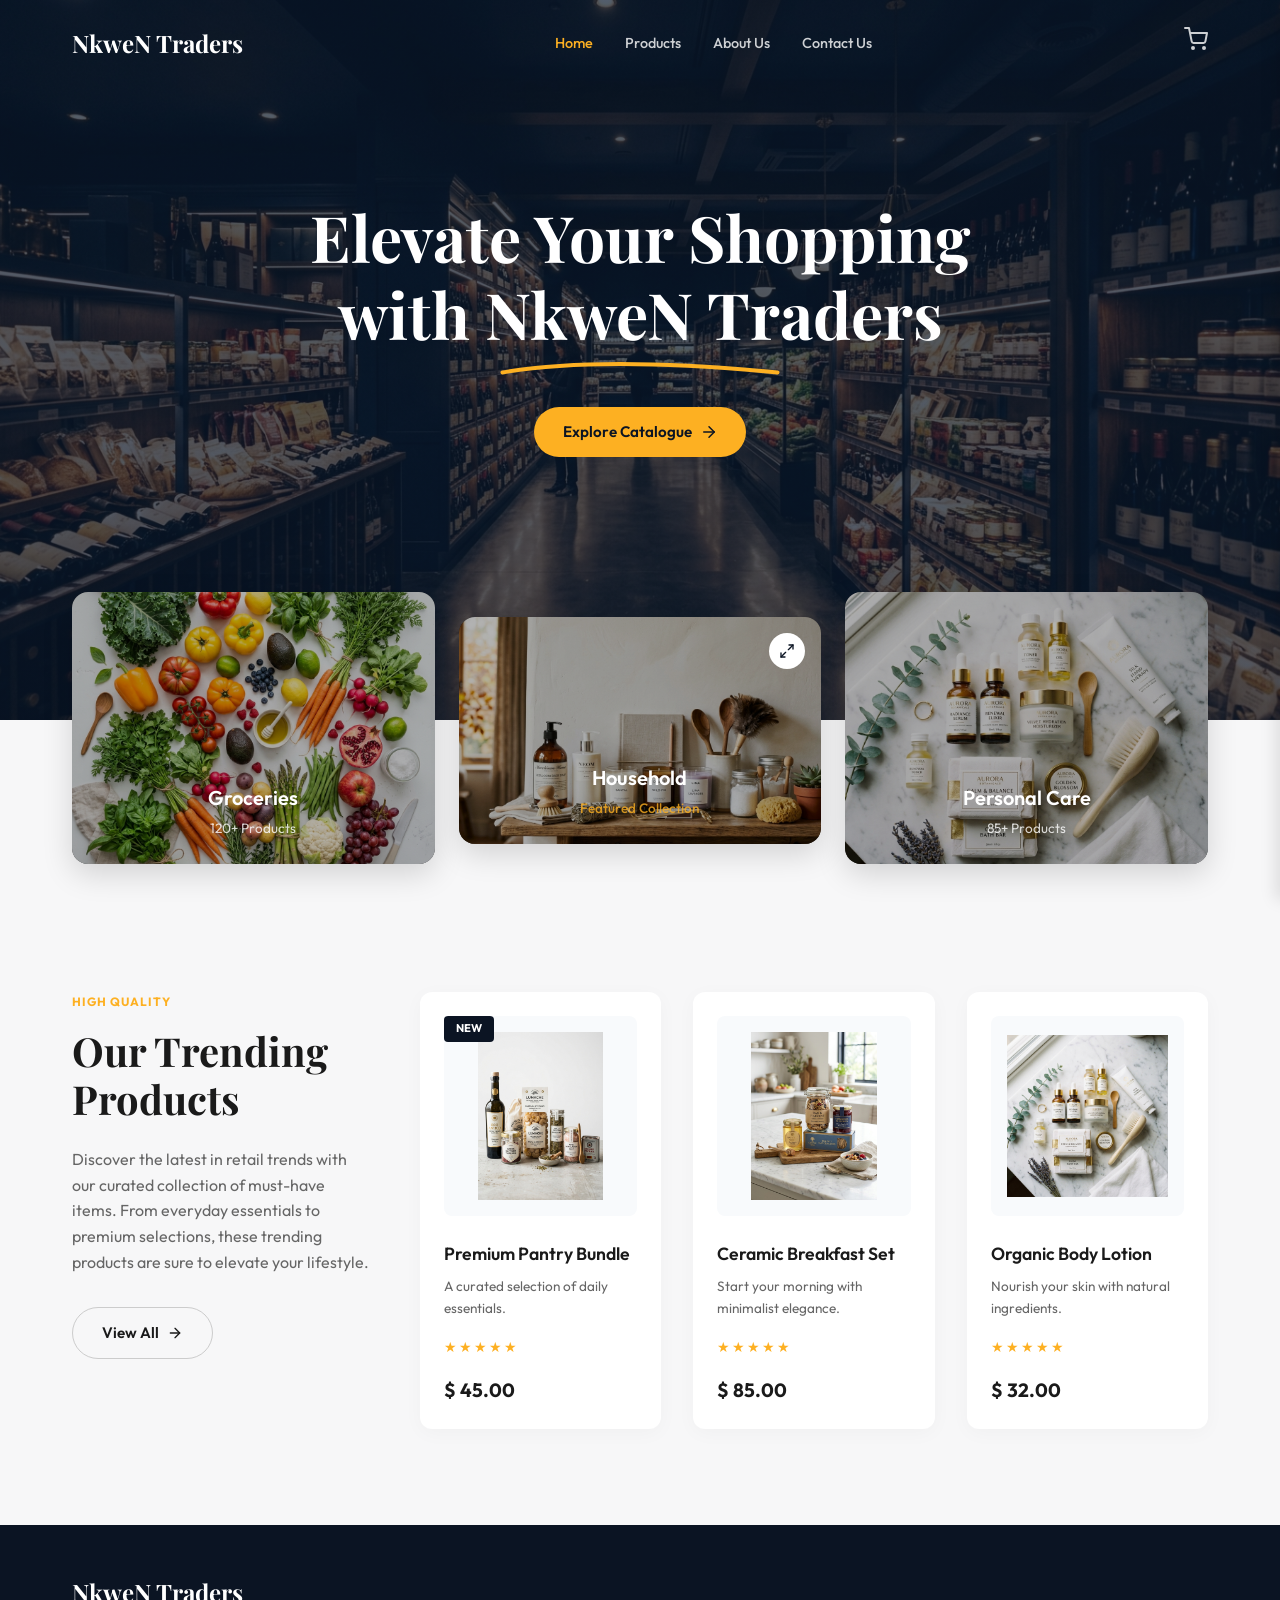
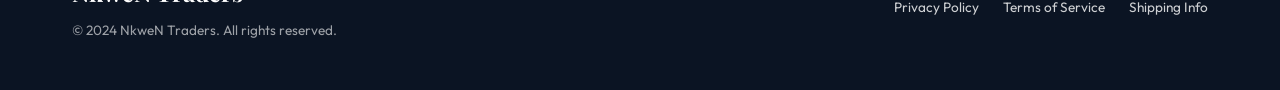
==== Frontend/index.html @ 6be9d108 "Built the landing page which is the index.html, index.css and index.js" ====
<!DOCTYPE html>
<html lang="en">
<head>
    <meta charset="UTF-8">
    <meta name="viewport" content="width=device-width, initial-scale=1.0">
    <title>Nkwen Traders</title>
    <!-- Google Fonts for typography -->
    <link rel="preconnect" href="https://fonts.googleapis.com">
    <link rel="preconnect" href="https://fonts.gstatic.com" crossorigin>
    <link href="https://fonts.googleapis.com/css2?family=Outfit:wght@300;400;500;600;700&family=Playfair+Display:wght@700&display=swap" rel="stylesheet">
    <link rel="stylesheet" href="css/index.css">
</head>
<body>

    <!-- Sidebar Navigation for Mobile -->
    <div class="sidebar-overlay" id="sidebarOverlay"></div>
    <aside class="sidebar" id="sidebar">
        <button class="close-btn" id="closeSidebarBtn" aria-label="Close menu">
            <svg width="24" height="24" viewBox="0 0 24 24" fill="none" stroke="currentColor" stroke-width="2" stroke-linecap="round" stroke-linejoin="round"><line x1="18" y1="6" x2="6" y2="18"></line><line x1="6" y1="6" x2="18" y2="18"></line></svg>
        </button>
        <nav class="sidebar-nav">
            <a href="index.html" class="active">Home</a>
            <a href="Catalog.html">Products</a>
            <a href="about.html">About Us</a>
            <a href="contact.html">Contact Us</a>
        </nav>
    </aside>

    <!-- Header Section -->
    <header id="mainHeader">
        <div class="container header-container">
            <a href="index.html" class="logo">NkweN Traders</a>
            
            <nav class="desktop-nav">
                <a href="index.html" class="active">Home</a>
                <a href="Catalog.html">Products</a>
                <a href="about.html">About Us</a>
                <a href="contact.html">Contact Us</a>
            </nav>

            <div class="header-actions">
                <a href="#" class="cart-btn" aria-label="Shopping Cart">
                    <svg width="24" height="24" viewBox="0 0 24 24" fill="none" stroke="currentColor" stroke-width="2" stroke-linecap="round" stroke-linejoin="round"><circle cx="9" cy="21" r="1"></circle><circle cx="20" cy="21" r="1"></circle><path d="M1 1h4l2.68 13.39a2 2 0 0 0 2 1.61h9.72a2 2 0 0 0 2-1.61L23 6H6"></path></svg>
                </a>
                <button class="hamburger-btn" id="openSidebarBtn" aria-label="Open menu">
                    <svg width="24" height="24" viewBox="0 0 24 24" fill="none" stroke="currentColor" stroke-width="2" stroke-linecap="round" stroke-linejoin="round"><line x1="3" y1="12" x2="21" y2="12"></line><line x1="3" y1="6" x2="21" y2="6"></line><line x1="3" y1="18" x2="21" y2="18"></line></svg>
                </button>
            </div>
        </div>
    </header>

    <!-- Hero Section -->
    <section class="hero-section" style="background-image: linear-gradient(rgba(10, 25, 47, 0.7), rgba(10, 25, 47, 0.7)), url('assets/hero_bg.jpg');">
        <div class="container hero-content">
            <h1>Elevate Your Shopping<br>with NkweN Traders</h1>
            <svg class="hero-underline" width="280" height="15" viewBox="0 0 280 15" fill="none" xmlns="http://www.w3.org/2000/svg">
                <path d="M2.5 12.5C48.5 4.5 130.5 -1.5 277.5 12.5" stroke="#FDB022" stroke-width="4" stroke-linecap="round"/>
            </svg>
            <a href="Catalog.html" class="btn btn-primary">
                Explore Catalogue 
                <svg width="18" height="18" viewBox="0 0 24 24" fill="none" stroke="currentColor" stroke-width="2" stroke-linecap="round" stroke-linejoin="round"><line x1="5" y1="12" x2="19" y2="12"></line><polyline points="12 5 19 12 12 19"></polyline></svg>
            </a>
        </div>
    </section>

    <!-- Categories Section (Overlapping) -->
    <section class="categories-section">
        <div class="container categories-grid">
            <!-- Category 1 -->
            <a href="#" class="category-card card-small">
                <img src="assets/cat_groceries.jpg" alt="Groceries">
                <div class="category-info">
                    <h3>Groceries</h3>
                    <p>120+ Products</p>
                </div>
            </a>

            <!-- Category 2 (Featured) -->
            <a href="#" class="category-card card-large">
                <img src="assets/cat_household.jpg" alt="Household">
                <div class="expand-icon">
                    <svg width="16" height="16" viewBox="0 0 24 24" fill="none" stroke="currentColor" stroke-width="2" stroke-linecap="round" stroke-linejoin="round"><polyline points="15 3 21 3 21 9"></polyline><polyline points="9 21 3 21 3 15"></polyline><line x1="21" y1="3" x2="14" y2="10"></line><line x1="3" y1="21" x2="10" y2="14"></line></svg>
                </div>
                <div class="category-info">
                    <h3>Household</h3>
                    <p class="highlight-text">Featured Collection</p>
                </div>
            </a>

            <!-- Category 3 -->
            <a href="#" class="category-card card-small">
                <img src="assets/cat_personal_care.jpg" alt="Personal Care">
                <div class="category-info">
                    <h3>Personal Care</h3>
                    <p>85+ Products</p>
                </div>
            </a>
        </div>
    </section>

    <!-- Trending Products Section -->
    <section class="trending-section">
        <div class="container trending-layout">
            <!-- Section Header -->
            <div class="trending-header">
                <span class="tagline">HIGH QUALITY</span>
                <h2>Our Trending<br>Products</h2>
                <p>Discover the latest in retail trends with our curated collection of must-have items. From everyday essentials to premium selections, these trending products are sure to elevate your lifestyle.</p>
                <a href="Catalog.html" class="btn btn-outline">
                    View All
                    <svg width="16" height="16" viewBox="0 0 24 24" fill="none" stroke="currentColor" stroke-width="2" stroke-linecap="round" stroke-linejoin="round"><line x1="5" y1="12" x2="19" y2="12"></line><polyline points="12 5 19 12 12 19"></polyline></svg>
                </a>
            </div>

            <!-- Products Grid -->
            <div class="products-grid">
                <!-- Product 1 -->
                <div class="product-card">
                    <div class="badge badge-new">NEW</div>
                    <div class="product-img-wrapper">
                        <img src="assets/prod_pantry_bundle.jpg" alt="Premium Pantry Bundle">
                    </div>
                    <div class="product-details">
                        <h3>Premium Pantry Bundle</h3>
                        <p>A curated selection of daily essentials.</p>
                        <div class="rating">
                            <span class="star filled">★</span><span class="star filled">★</span><span class="star filled">★</span><span class="star filled">★</span><span class="star filled">★</span>
                        </div>
                        <div class="price">$ 45.00</div>
                    </div>
                </div>

                <!-- Product 2 -->
                <div class="product-card">
                    <div class="product-img-wrapper">
                        <img src="assets/prod_breakfast.jpg" alt="Ceramic Breakfast Set">
                    </div>
                    <div class="product-details">
                        <h3>Ceramic Breakfast Set</h3>
                        <p>Start your morning with minimalist elegance.</p>
                        <div class="rating">
                            <span class="star filled">★</span><span class="star filled">★</span><span class="star filled">★</span><span class="star filled">★</span><span class="star filled">★</span>
                        </div>
                        <div class="price">$ 85.00</div>
                    </div>
                </div>

                <!-- Product 3 -->
                <div class="product-card">
                    <!-- Note: Using cat_personal_care.jpg as requested to use only existing assets -->
                    <div class="product-img-wrapper">
                        <img src="assets/cat_personal_care.jpg" alt="Organic Body Lotion">
                    </div>
                    <div class="product-details">
                        <h3>Organic Body Lotion</h3>
                        <p>Nourish your skin with natural ingredients.</p>
                        <div class="rating">
                            <span class="star filled">★</span><span class="star filled">★</span><span class="star filled">★</span><span class="star filled">★</span><span class="star filled">★</span>
                        </div>
                        <div class="price">$ 32.00</div>
                    </div>
                </div>
            </div>
        </div>
    </section>

    <!-- Footer -->
    <footer class="site-footer">
        <div class="container footer-container">
            <div class="footer-left">
                <a href="index.html" class="logo">NkweN Traders</a>
                <p>&copy; 2024 NkweN Traders. All rights reserved.</p>
            </div>
            <div class="footer-right">
                <a href="#">Privacy Policy</a>
                <a href="#">Terms of Service</a>
                <a href="#">Shipping Info</a>
            </div>
        </div>
    </footer>

    <script src="Js/index.js"></script>
</body>
</html>
---- Frontend/css/index.css ----
/* ==========================================================================
   CSS Variables & Resets
   ========================================================================== */
:root {
    /* Colors */
    --clr-dark-bg: #0B1423; /* Deep navy blue from hero */
    --clr-light-bg: #F7F7F8; /* Off-white for trending section */
    --clr-accent: #FDB022; /* Yellow/orange for CTA and accents */
    --clr-text-main: #FFFFFF;
    --clr-text-dark: #1A1A1A;
    --clr-text-muted: #666666;
    
    /* Typography */
    --font-heading: 'Playfair Display', serif;
    --font-body: 'Outfit', sans-serif;
    
    /* Spacing & Layout */
    --container-max-width: 1200px;
    --transition-speed: 0.3s;
}

* {
    margin: 0;
    padding: 0;
    box-sizing: border-box;
}

body {
    font-family: var(--font-body);
    background-color: var(--clr-light-bg);
    color: var(--clr-text-dark);
    line-height: 1.6;
    overflow-x: hidden;
}

a {
    text-decoration: none;
    color: inherit;
    transition: color var(--transition-speed);
}

img {
    max-width: 100%;
    display: block;
}

.container {
    max-width: var(--container-max-width);
    margin: 0 auto;
    padding: 0 2rem;
}

/* ==========================================================================
   Header & Navigation
   ========================================================================== */
#mainHeader {
    position: fixed;
    top: 0;
    left: 0;
    width: 100%;
    z-index: 100;
    padding: 1.5rem 0;
    transition: background-color var(--transition-speed), padding var(--transition-speed);
    color: var(--clr-text-main);
}

#mainHeader.scrolled {
    background-color: rgba(11, 20, 35, 0.95);
    backdrop-filter: blur(10px);
    padding: 1rem 0;
    box-shadow: 0 4px 6px rgba(0,0,0,0.1);
}

.header-container {
    display: flex;
    justify-content: space-between;
    align-items: center;
}

.logo {
    font-family: var(--font-heading);
    font-size: 1.5rem;
    font-weight: 700;
    color: var(--clr-text-main);
}

.desktop-nav {
    display: none; /* Hidden on mobile by default */
    gap: 2rem;
}

.desktop-nav a {
    font-size: 0.9rem;
    font-weight: 500;
    opacity: 0.8;
}

.desktop-nav a:hover, .desktop-nav a.active {
    opacity: 1;
    color: var(--clr-accent);
}

.header-actions {
    display: flex;
    align-items: center;
    gap: 1.5rem;
}

.cart-btn {
    opacity: 0.8;
}

.cart-btn:hover {
    opacity: 1;
    color: var(--clr-accent);
}

.hamburger-btn {
    background: none;
    border: none;
    color: var(--clr-text-main);
    cursor: pointer;
    display: flex;
    padding: 0.5rem;
}

/* Sidebar (Mobile) */
.sidebar-overlay {
    position: fixed;
    top: 0;
    left: 0;
    width: 100%;
    height: 100%;
    background: rgba(0,0,0,0.5);
    z-index: 999;
    opacity: 0;
    visibility: hidden;
    transition: var(--transition-speed);
}

.sidebar-overlay.active {
    opacity: 1;
    visibility: visible;
}

.sidebar {
    position: fixed;
    top: 0;
    right: -300px;
    width: 300px;
    height: 100%;
    background-color: var(--clr-dark-bg);
    color: var(--clr-text-main);
    z-index: 1000;
    padding: 2rem;
    box-shadow: -5px 0 15px rgba(0,0,0,0.1);
    transition: right var(--transition-speed) ease-in-out;
    display: flex;
    flex-direction: column;
}

.sidebar.active {
    right: 0;
}

.close-btn {
    align-self: flex-end;
    background: none;
    border: none;
    color: var(--clr-text-main);
    cursor: pointer;
    margin-bottom: 2rem;
}

.sidebar-nav {
    display: flex;
    flex-direction: column;
    gap: 1.5rem;
}

.sidebar-nav a {
    font-size: 1.2rem;
    font-weight: 500;
    opacity: 0.8;
}

.sidebar-nav a.active, .sidebar-nav a:hover {
    opacity: 1;
    color: var(--clr-accent);
}

/* ==========================================================================
   Hero Section
   ========================================================================== */
.hero-section {
    min-height: 80vh;
    background-size: cover;
    background-position: center;
    display: flex;
    align-items: center;
    justify-content: center;
    text-align: center;
    color: var(--clr-text-main);
    padding: 8rem 0 12rem 0; /* Extra bottom padding for overlapping cards */
    position: relative;
}

.hero-content {
    display: flex;
    flex-direction: column;
    align-items: center;
    z-index: 10;
}

.hero-content h1 {
    font-family: var(--font-heading);
    font-size: clamp(2.5rem, 5vw, 4rem);
    line-height: 1.2;
    margin-bottom: 0.5rem;
}

.hero-underline {
    margin-bottom: 2rem;
    max-width: 100%;
}

.btn {
    display: inline-flex;
    align-items: center;
    gap: 0.5rem;
    padding: 0.8rem 1.8rem;
    border-radius: 50px;
    font-weight: 600;
    font-size: 0.95rem;
    cursor: pointer;
    transition: transform var(--transition-speed), box-shadow var(--transition-speed);
}

.btn:hover {
    transform: translateY(-2px);
}

.btn-primary {
    background-color: var(--clr-accent);
    color: var(--clr-dark-bg);
    border: none;
}

.btn-primary:hover {
    box-shadow: 0 4px 15px rgba(253, 176, 34, 0.4);
}

/* ==========================================================================
   Categories (Overlapping)
   ========================================================================== */
.categories-section {
    margin-top: -8rem;
    position: relative;
    z-index: 20;
    padding-bottom: 4rem;
}

.categories-grid {
    display: grid;
    grid-template-columns: 1fr;
    gap: 1.5rem;
    align-items: end;
}

.category-card {
    position: relative;
    border-radius: 16px;
    overflow: hidden;
    background: #000;
    aspect-ratio: 4/3;
    display: block;
    box-shadow: 0 10px 30px rgba(0,0,0,0.15);
}

.category-card img {
    width: 100%;
    height: 100%;
    object-fit: cover;
    opacity: 0.7;
    transition: opacity var(--transition-speed), transform 0.5s ease;
}

.category-card:hover img {
    opacity: 0.9;
    transform: scale(1.05);
}

.category-info {
    position: absolute;
    bottom: 0;
    left: 0;
    width: 100%;
    padding: 1.5rem;
    text-align: center;
    color: var(--clr-text-main);
}

.category-info h3 {
    font-size: 1.25rem;
    font-weight: 600;
    margin-bottom: 0.25rem;
}

.category-info p {
    font-size: 0.85rem;
    opacity: 0.8;
}

.highlight-text {
    color: var(--clr-accent);
    font-weight: 500;
}

.expand-icon {
    position: absolute;
    top: 1rem;
    right: 1rem;
    background: white;
    color: var(--clr-dark-bg);
    width: 36px;
    height: 36px;
    border-radius: 50%;
    display: flex;
    align-items: center;
    justify-content: center;
    z-index: 2;
}

/* ==========================================================================
   Trending Products
   ========================================================================== */
.trending-section {
    padding: 4rem 0 6rem 0;
}

.trending-layout {
    display: grid;
    grid-template-columns: 1fr;
    gap: 3rem;
}

.trending-header {
    max-width: 500px;
}

.tagline {
    color: var(--clr-accent);
    font-size: 0.75rem;
    font-weight: 700;
    letter-spacing: 1px;
    text-transform: uppercase;
    margin-bottom: 1rem;
    display: block;
}

.trending-header h2 {
    font-family: var(--font-heading);
    font-size: 2.5rem;
    color: var(--clr-text-dark);
    line-height: 1.2;
    margin-bottom: 1.5rem;
}

.trending-header p {
    color: var(--clr-text-muted);
    margin-bottom: 2rem;
}

.btn-outline {
    background: transparent;
    border: 1px solid #ccc;
    color: var(--clr-text-dark);
}

.btn-outline:hover {
    border-color: var(--clr-text-dark);
    background: rgba(0,0,0,0.02);
}

.products-grid {
    display: grid;
    grid-template-columns: 1fr;
    gap: 2rem;
}

.product-card {
    background: #FFFFFF;
    border-radius: 12px;
    padding: 1.5rem;
    position: relative;
    box-shadow: 0 4px 20px rgba(0,0,0,0.03);
    transition: transform var(--transition-speed);
}

.product-card:hover {
    transform: translateY(-5px);
}

.badge {
    position: absolute;
    top: 1.5rem;
    left: 1.5rem;
    padding: 0.25rem 0.75rem;
    font-size: 0.7rem;
    font-weight: 700;
    border-radius: 4px;
    z-index: 2;
    color: white;
}

.badge-new {
    background-color: var(--clr-dark-bg);
}

.product-img-wrapper {
    background: #F8FAFC;
    border-radius: 8px;
    padding: 1rem;
    height: 200px;
    display: flex;
    align-items: center;
    justify-content: center;
    margin-bottom: 1.5rem;
}

.product-img-wrapper img {
    max-height: 100%;
    object-fit: contain;
}

.product-details h3 {
    font-size: 1.1rem;
    font-weight: 600;
    margin-bottom: 0.5rem;
    color: var(--clr-text-dark);
}

.product-details p {
    font-size: 0.85rem;
    color: var(--clr-text-muted);
    margin-bottom: 1rem;
}

.rating {
    color: var(--clr-accent);
    font-size: 0.9rem;
    margin-bottom: 1rem;
    letter-spacing: 2px;
}

.price {
    font-weight: 700;
    font-size: 1.2rem;
    color: var(--clr-text-dark);
}

/* ==========================================================================
   Footer
   ========================================================================== */
.site-footer {
    background-color: var(--clr-dark-bg);
    color: var(--clr-text-main);
    padding: 3rem 0;
}

.footer-container {
    display: flex;
    flex-direction: column;
    gap: 1.5rem;
    align-items: center;
    text-align: center;
}

.footer-left p {
    font-size: 0.85rem;
    opacity: 0.6;
    margin-top: 0.5rem;
}

.footer-right {
    display: flex;
    gap: 1.5rem;
    font-size: 0.85rem;
    opacity: 0.8;
}

.footer-right a:hover {
    color: var(--clr-accent);
    opacity: 1;
}

/* ==========================================================================
   Responsive Design
   ========================================================================== */
@media (min-width: 768px) {
    .categories-grid {
        grid-template-columns: repeat(3, 1fr);
    }
    
    .card-large {
        aspect-ratio: 16/10; /* Make the middle one wider/taller relatively */
        transform: translateY(-20px);
    }

    .products-grid {
        grid-template-columns: repeat(3, 1fr);
    }
    
    .footer-container {
        flex-direction: row;
        justify-content: space-between;
        text-align: left;
    }
}

@media (min-width: 1024px) {
    .desktop-nav {
        display: flex;
    }

    .hamburger-btn {
        display: none;
    }

    .trending-layout {
        grid-template-columns: 300px 1fr;
    }
    
    .products-grid {
        grid-template-columns: repeat(3, 1fr);
    }
}
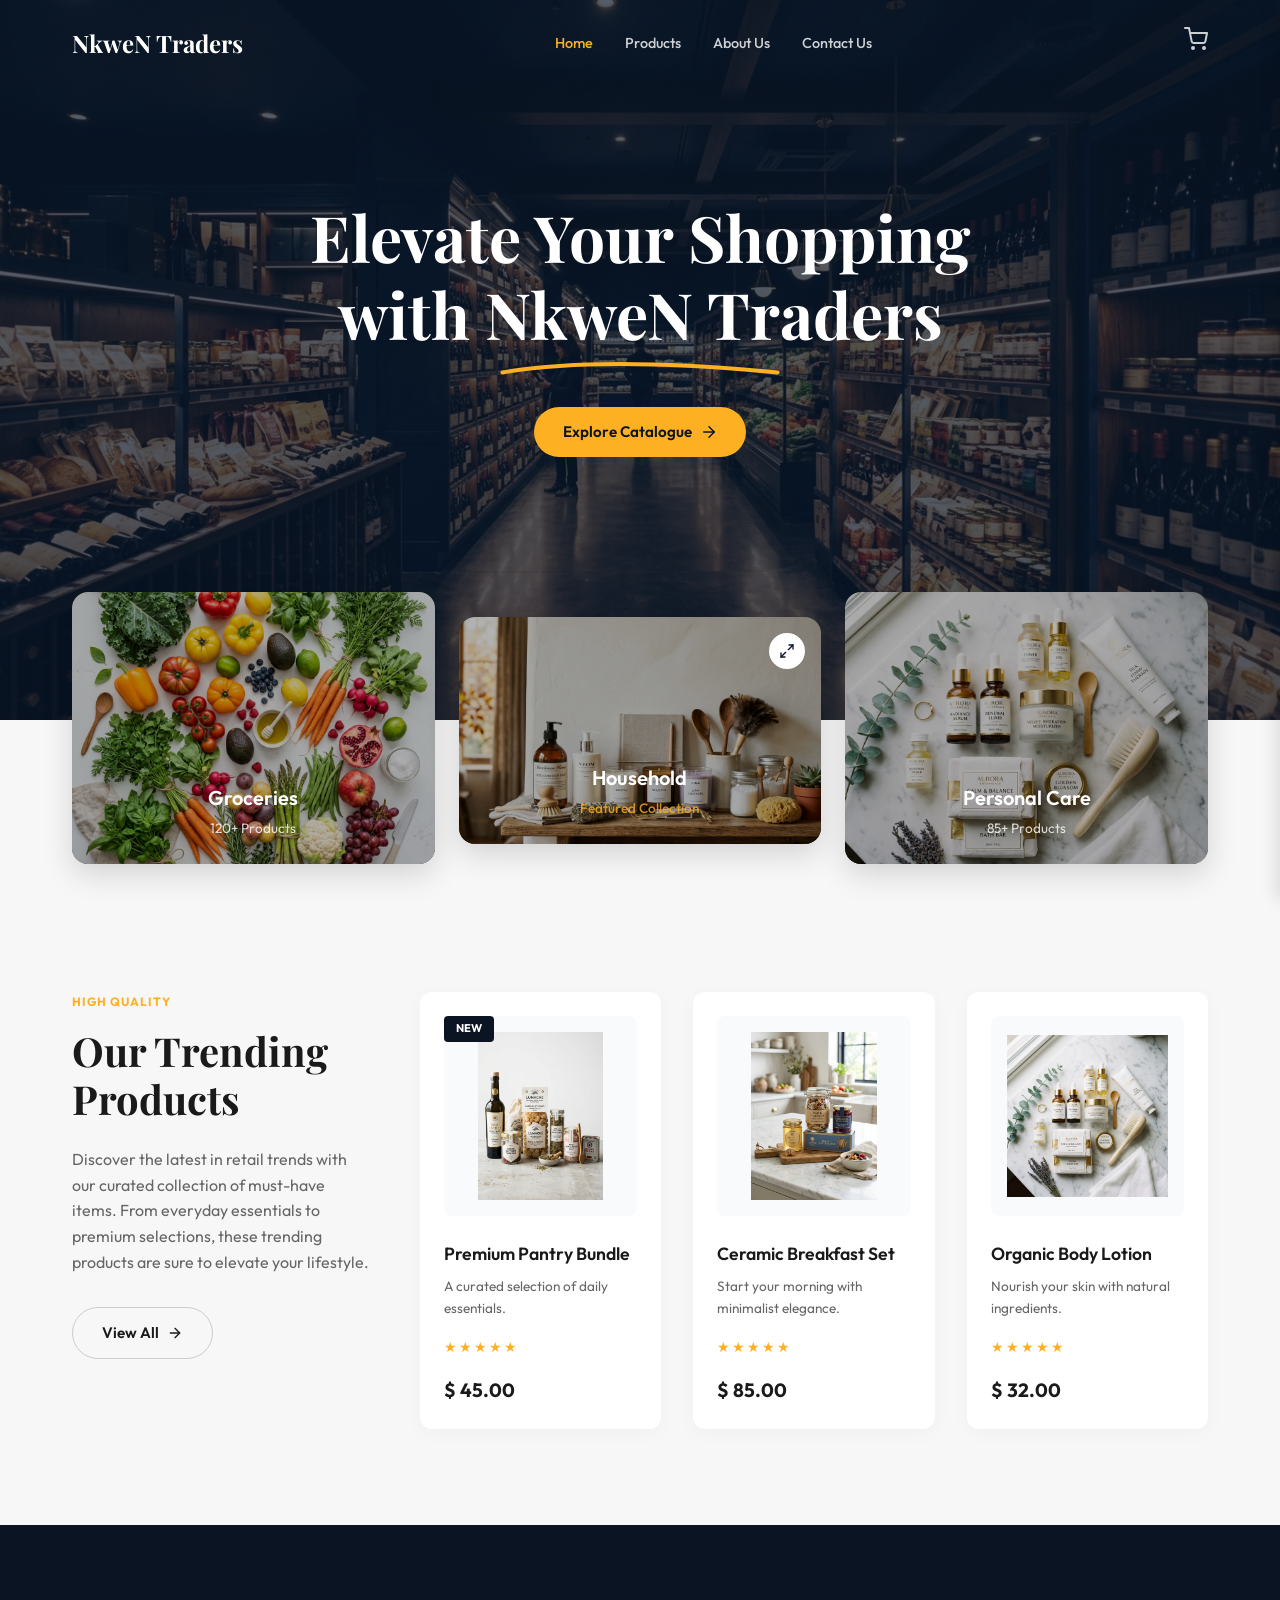
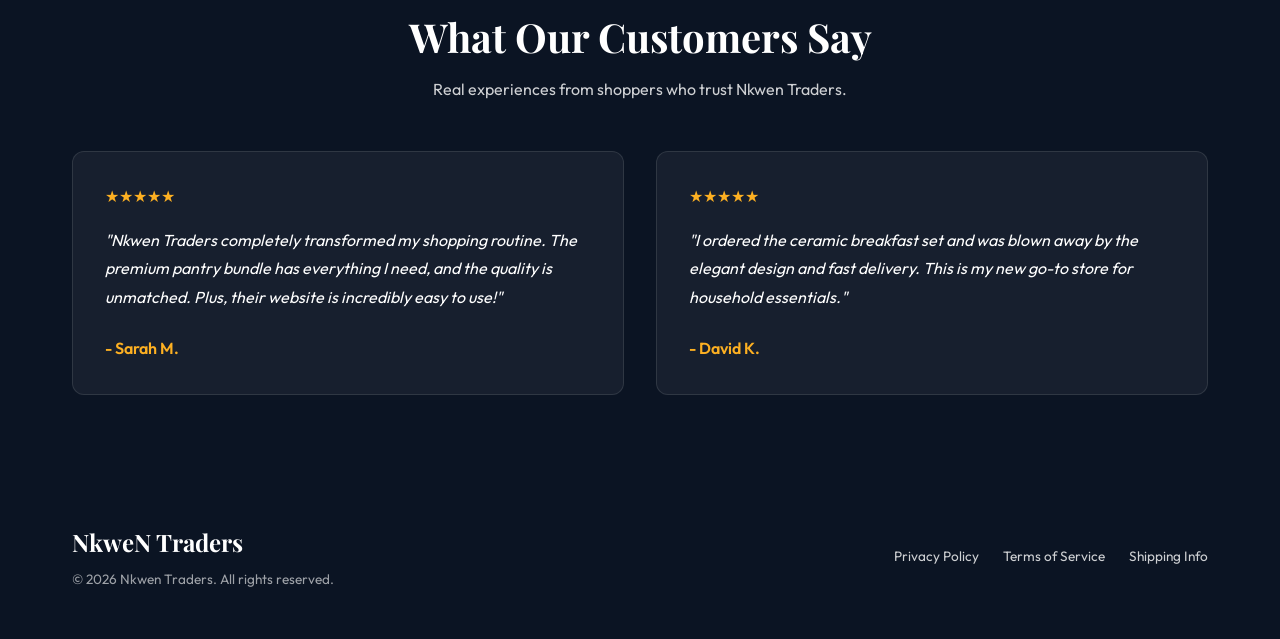
==== commit 0057c3f6: "Testimonial section added to the homepage sucessfully" ====
--- a/Frontend/index.html
+++ b/Frontend/index.html
@@ -163,13 +163,40 @@
             </div>
         </div>
     </section>
+    <!-- Testimonial Section -->
+    <section class="testimonial-section">
+        <div class="container">
+            <div class="testimonial-header">
+                <h2>What Our Customers Say</h2>
+                <p>Real experiences from shoppers who trust Nkwen Traders.</p>
+            </div>
+            <div class="testimonial-grid">
+                <!-- Testimonial 1 -->
+                <div class="testimonial-card">
+                    <div class="testimonial-rating">
+                        <span class="star filled">★</span><span class="star filled">★</span><span class="star filled">★</span><span class="star filled">★</span><span class="star filled">★</span>
+                    </div>
+                    <p class="testimonial-text">"Nkwen Traders completely transformed my shopping routine. The premium pantry bundle has everything I need, and the quality is unmatched. Plus, their website is incredibly easy to use!"</p>
+                    <p class="testimonial-author">- Sarah M.</p>
+                </div>
+                <!-- Testimonial 2 -->
+                <div class="testimonial-card">
+                    <div class="testimonial-rating">
+                        <span class="star filled">★</span><span class="star filled">★</span><span class="star filled">★</span><span class="star filled">★</span><span class="star filled">★</span>
+                    </div>
+                    <p class="testimonial-text">"I ordered the ceramic breakfast set and was blown away by the elegant design and fast delivery. This is my new go-to store for household essentials."</p>
+                    <p class="testimonial-author">- David K.</p>
+                </div>
+            </div>
+        </div>
+    </section>
 
     <!-- Footer -->
     <footer class="site-footer">
         <div class="container footer-container">
             <div class="footer-left">
                 <a href="index.html" class="logo">NkweN Traders</a>
-                <p>&copy; 2024 NkweN Traders. All rights reserved.</p>
+                <p>&copy; 2026 Nkwen Traders. All rights reserved.</p>
             </div>
             <div class="footer-right">
                 <a href="#">Privacy Policy</a>
--- a/Frontend/css/index.css
+++ b/Frontend/css/index.css
@@ -460,6 +460,64 @@
 }
 
 /* ==========================================================================
+   Testimonial Section
+   ========================================================================== */
+.testimonial-section {
+    background-color: var(--clr-dark-bg);
+    color: var(--clr-text-main);
+    padding: 5rem 0;
+}
+
+.testimonial-header {
+    text-align: center;
+    margin-bottom: 3rem;
+}
+
+.testimonial-header h2 {
+    font-family: var(--font-heading);
+    font-size: 2.5rem;
+    margin-bottom: 0.5rem;
+}
+
+.testimonial-header p {
+    opacity: 0.8;
+}
+
+.testimonial-grid {
+    display: grid;
+    grid-template-columns: 1fr;
+    gap: 2rem;
+}
+
+.testimonial-card {
+    background-color: rgba(255, 255, 255, 0.05);
+    border: 1px solid rgba(255, 255, 255, 0.1);
+    padding: 2rem;
+    border-radius: 12px;
+    transition: transform var(--transition-speed);
+}
+
+.testimonial-card:hover {
+    transform: translateY(-5px);
+}
+
+.testimonial-rating {
+    color: var(--clr-accent);
+    margin-bottom: 1rem;
+}
+
+.testimonial-text {
+    font-style: italic;
+    margin-bottom: 1.5rem;
+    line-height: 1.8;
+}
+
+.testimonial-author {
+    font-weight: 600;
+    color: var(--clr-accent);
+}
+
+/* ==========================================================================
    Footer
    ========================================================================== */
 .site-footer {
@@ -509,6 +567,10 @@
 
     .products-grid {
         grid-template-columns: repeat(3, 1fr);
+    }
+    
+    .testimonial-grid {
+        grid-template-columns: repeat(2, 1fr);
     }
     
     .footer-container {
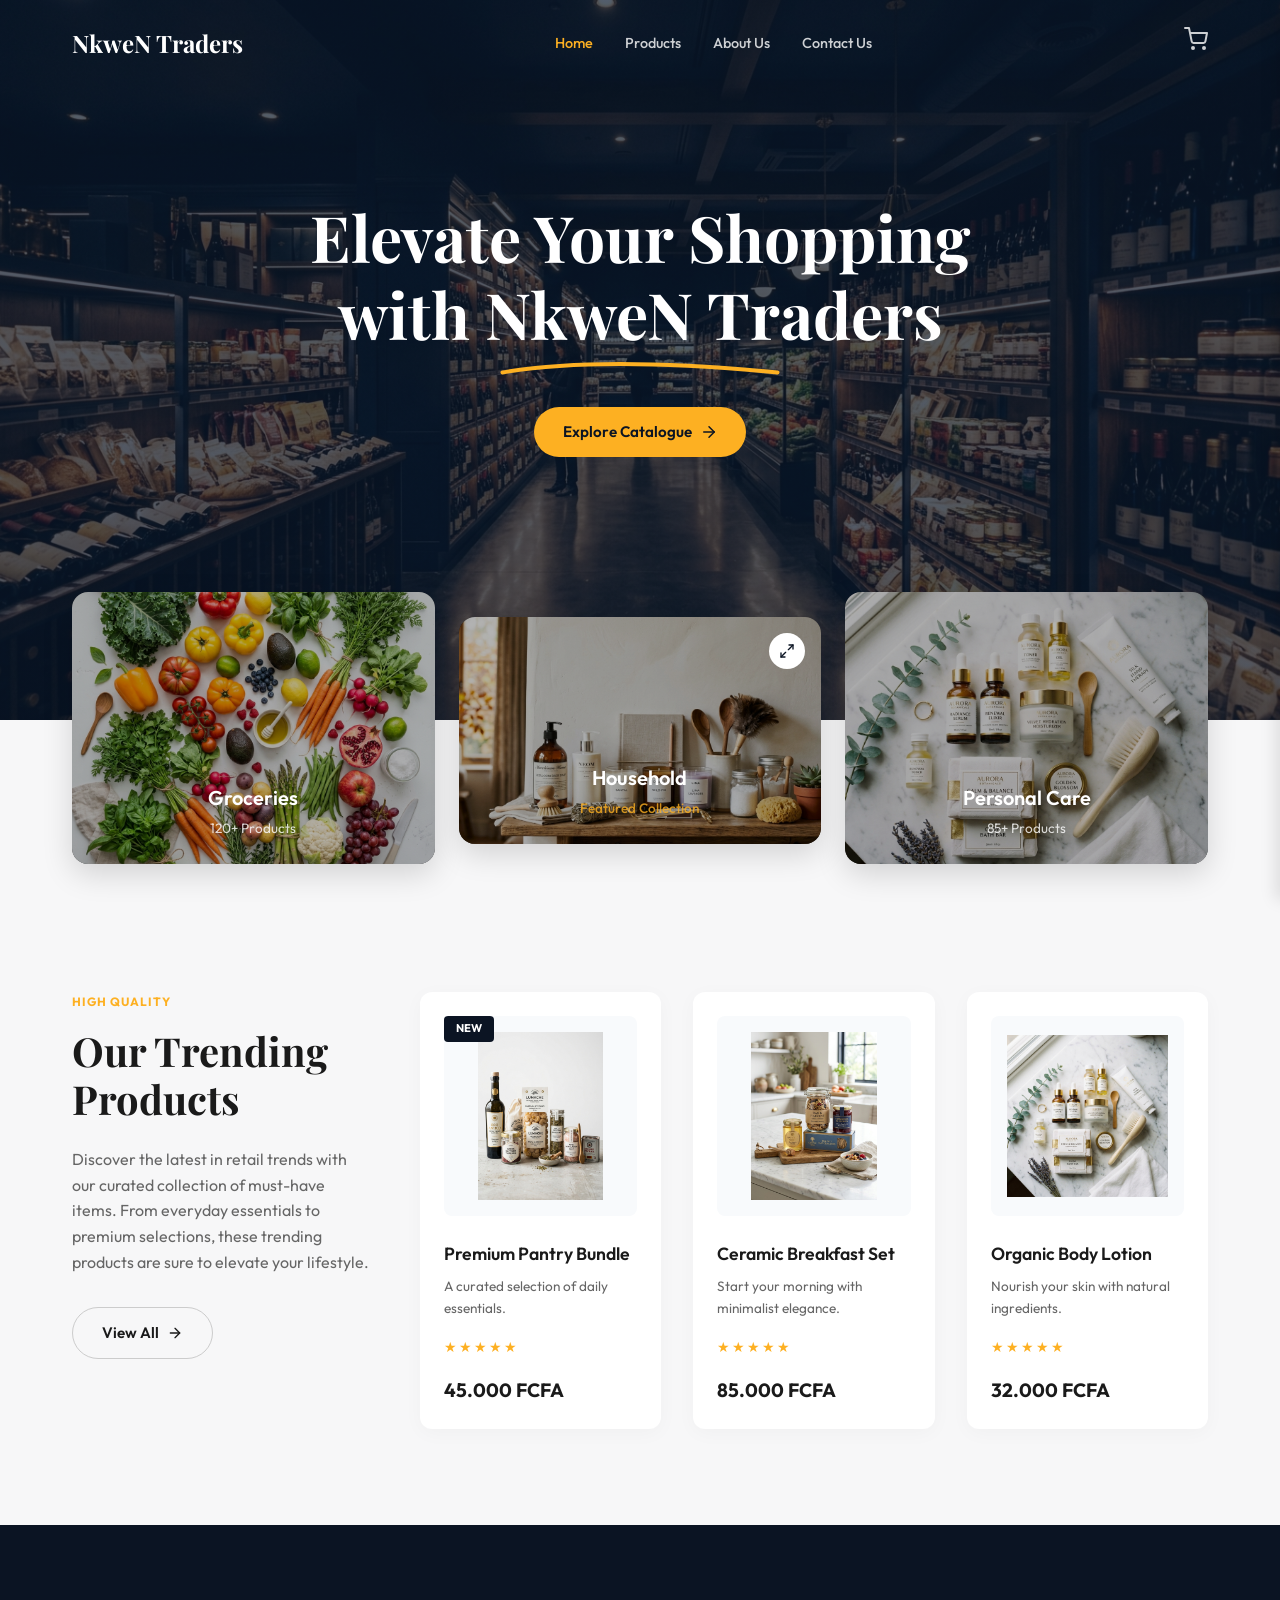
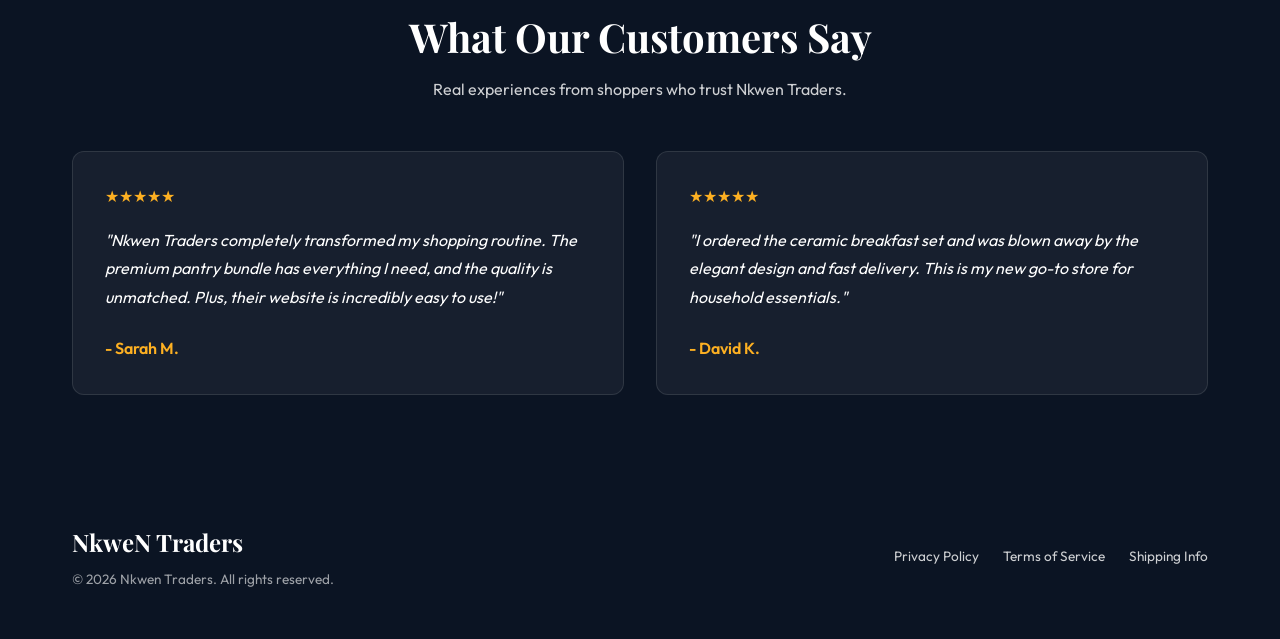
==== commit fcd6fad7: "Edited the styling , the images and some fonts of the website" ====
--- a/Frontend/index.html
+++ b/Frontend/index.html
@@ -126,7 +126,7 @@
                         <div class="rating">
                             <span class="star filled">★</span><span class="star filled">★</span><span class="star filled">★</span><span class="star filled">★</span><span class="star filled">★</span>
                         </div>
-                        <div class="price">$ 45.00</div>
+                        <div class="price">45.000 FCFA</div>
                     </div>
                 </div>
 
@@ -141,7 +141,7 @@
                         <div class="rating">
                             <span class="star filled">★</span><span class="star filled">★</span><span class="star filled">★</span><span class="star filled">★</span><span class="star filled">★</span>
                         </div>
-                        <div class="price">$ 85.00</div>
+                        <div class="price">85.000 FCFA</div>
                     </div>
                 </div>
 
@@ -157,7 +157,7 @@
                         <div class="rating">
                             <span class="star filled">★</span><span class="star filled">★</span><span class="star filled">★</span><span class="star filled">★</span><span class="star filled">★</span>
                         </div>
-                        <div class="price">$ 32.00</div>
+                        <div class="price">32.000 FCFA</div>
                     </div>
                 </div>
             </div>
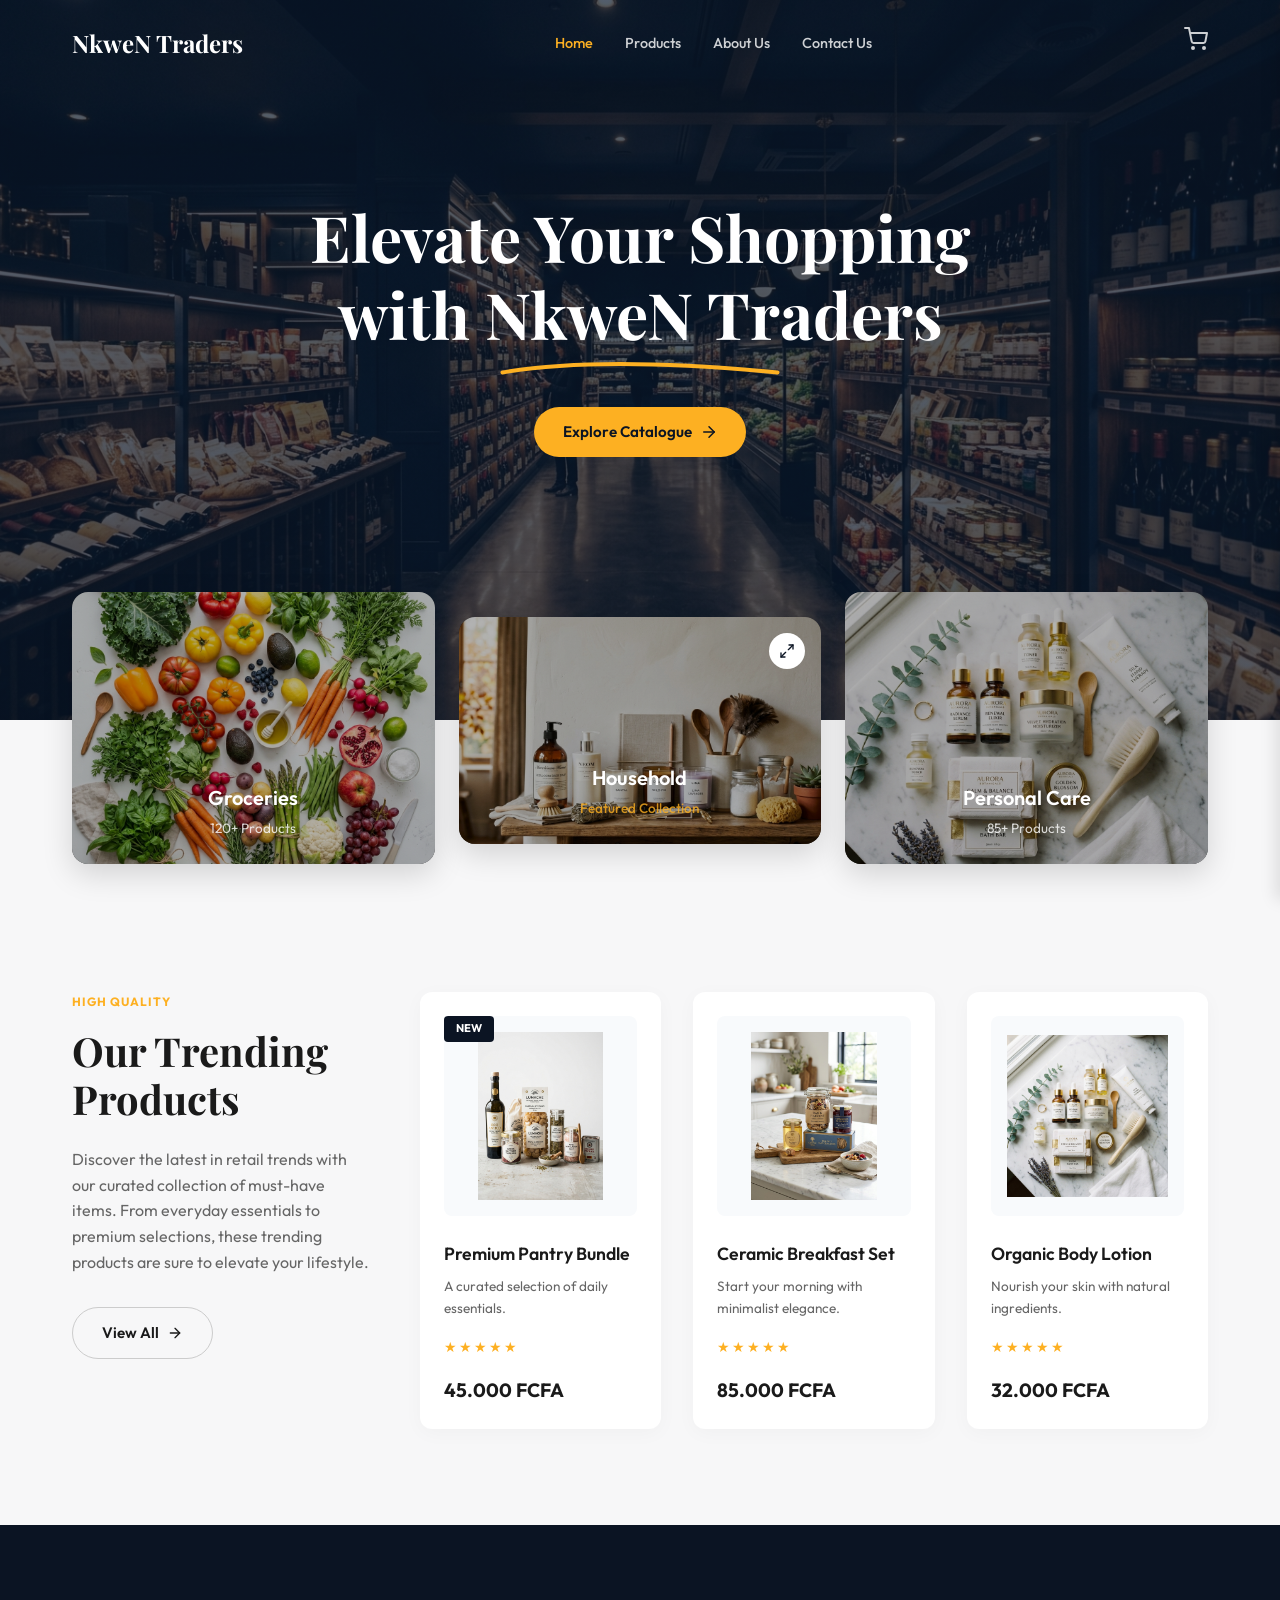
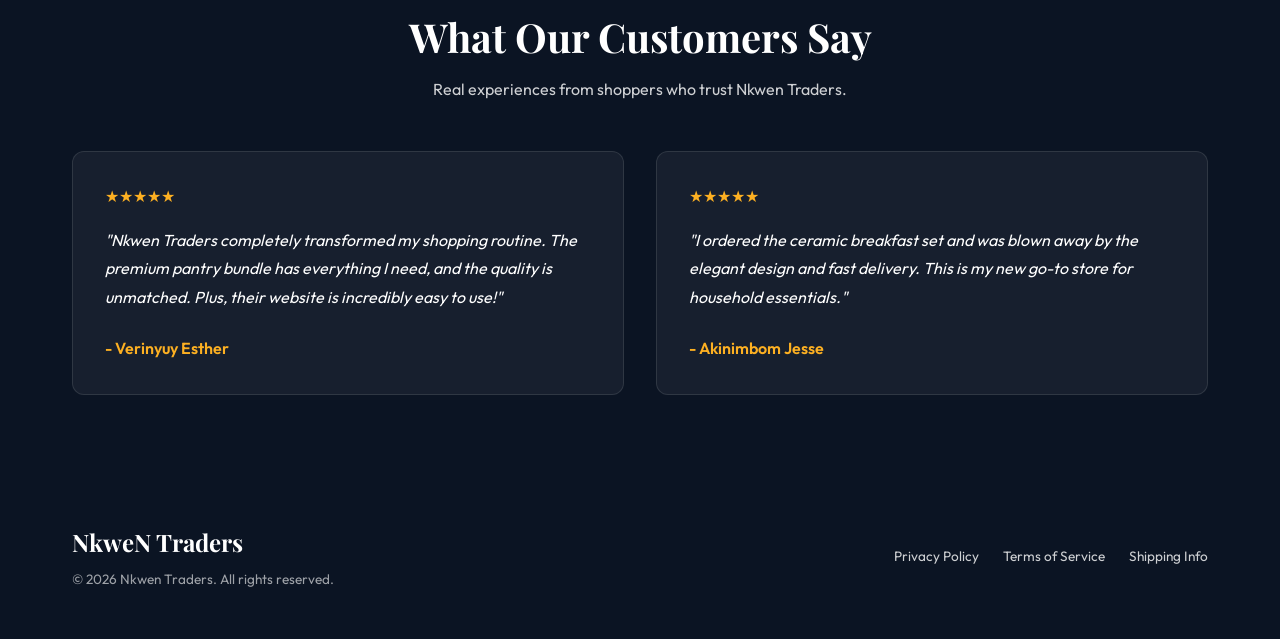
==== commit 3d2f60da: "modified names" ====
--- a/Frontend/index.html
+++ b/Frontend/index.html
@@ -177,7 +177,7 @@
                         <span class="star filled">★</span><span class="star filled">★</span><span class="star filled">★</span><span class="star filled">★</span><span class="star filled">★</span>
                     </div>
                     <p class="testimonial-text">"Nkwen Traders completely transformed my shopping routine. The premium pantry bundle has everything I need, and the quality is unmatched. Plus, their website is incredibly easy to use!"</p>
-                    <p class="testimonial-author">- Sarah M.</p>
+                    <p class="testimonial-author">- Verinyuy Esther</p>
                 </div>
                 <!-- Testimonial 2 -->
                 <div class="testimonial-card">
@@ -185,7 +185,7 @@
                         <span class="star filled">★</span><span class="star filled">★</span><span class="star filled">★</span><span class="star filled">★</span><span class="star filled">★</span>
                     </div>
                     <p class="testimonial-text">"I ordered the ceramic breakfast set and was blown away by the elegant design and fast delivery. This is my new go-to store for household essentials."</p>
-                    <p class="testimonial-author">- David K.</p>
+                    <p class="testimonial-author">- Akinimbom Jesse</p>
                 </div>
             </div>
         </div>
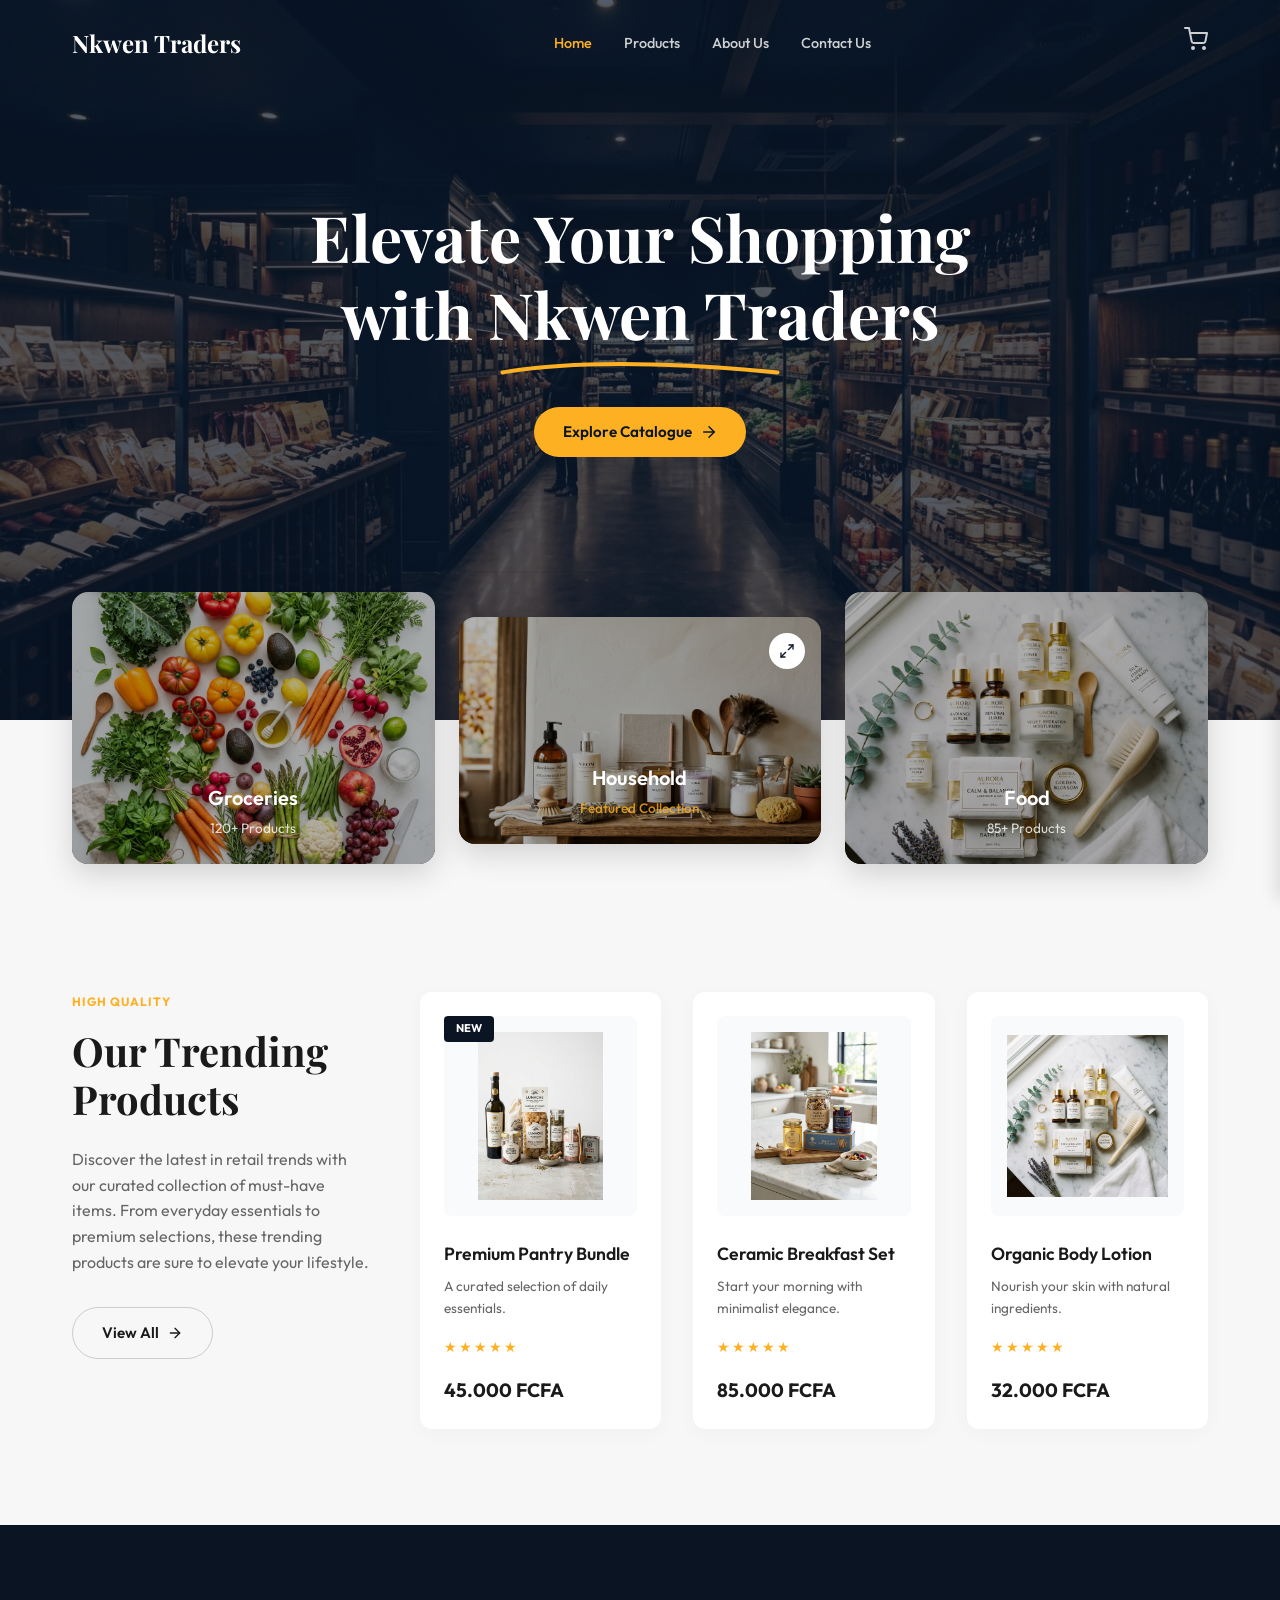
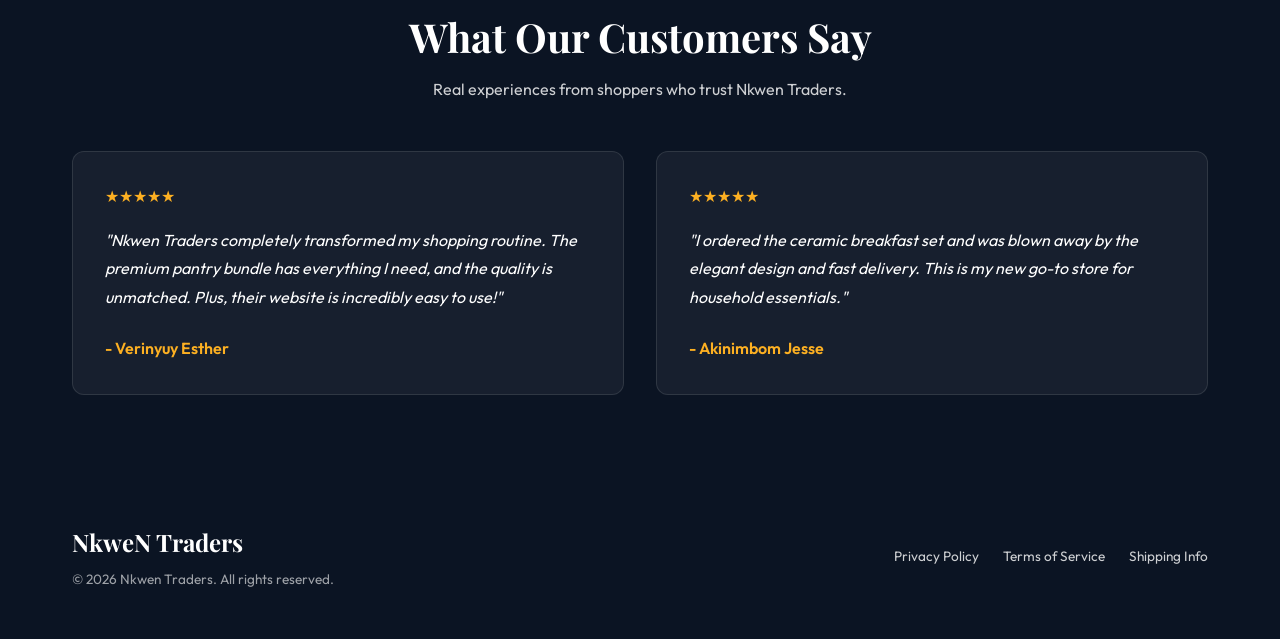
==== commit d7759bff: "Little modifications made are completed" ====
--- a/Frontend/index.html
+++ b/Frontend/index.html
@@ -29,7 +29,7 @@
     <!-- Header Section -->
     <header id="mainHeader">
         <div class="container header-container">
-            <a href="index.html" class="logo">NkweN Traders</a>
+            <a href="index.html" class="logo">Nkwen Traders</a>
             
             <nav class="desktop-nav">
                 <a href="index.html" class="active">Home</a>
@@ -52,7 +52,7 @@
     <!-- Hero Section -->
     <section class="hero-section" style="background-image: linear-gradient(rgba(10, 25, 47, 0.7), rgba(10, 25, 47, 0.7)), url('assets/hero_bg.jpg');">
         <div class="container hero-content">
-            <h1>Elevate Your Shopping<br>with NkweN Traders</h1>
+            <h1>Elevate Your Shopping<br>with Nkwen Traders</h1>
             <svg class="hero-underline" width="280" height="15" viewBox="0 0 280 15" fill="none" xmlns="http://www.w3.org/2000/svg">
                 <path d="M2.5 12.5C48.5 4.5 130.5 -1.5 277.5 12.5" stroke="#FDB022" stroke-width="4" stroke-linecap="round"/>
             </svg>
@@ -91,7 +91,7 @@
             <a href="#" class="category-card card-small">
                 <img src="assets/cat_personal_care.jpg" alt="Personal Care">
                 <div class="category-info">
-                    <h3>Personal Care</h3>
+                    <h3>Food</h3>
                     <p>85+ Products</p>
                 </div>
             </a>
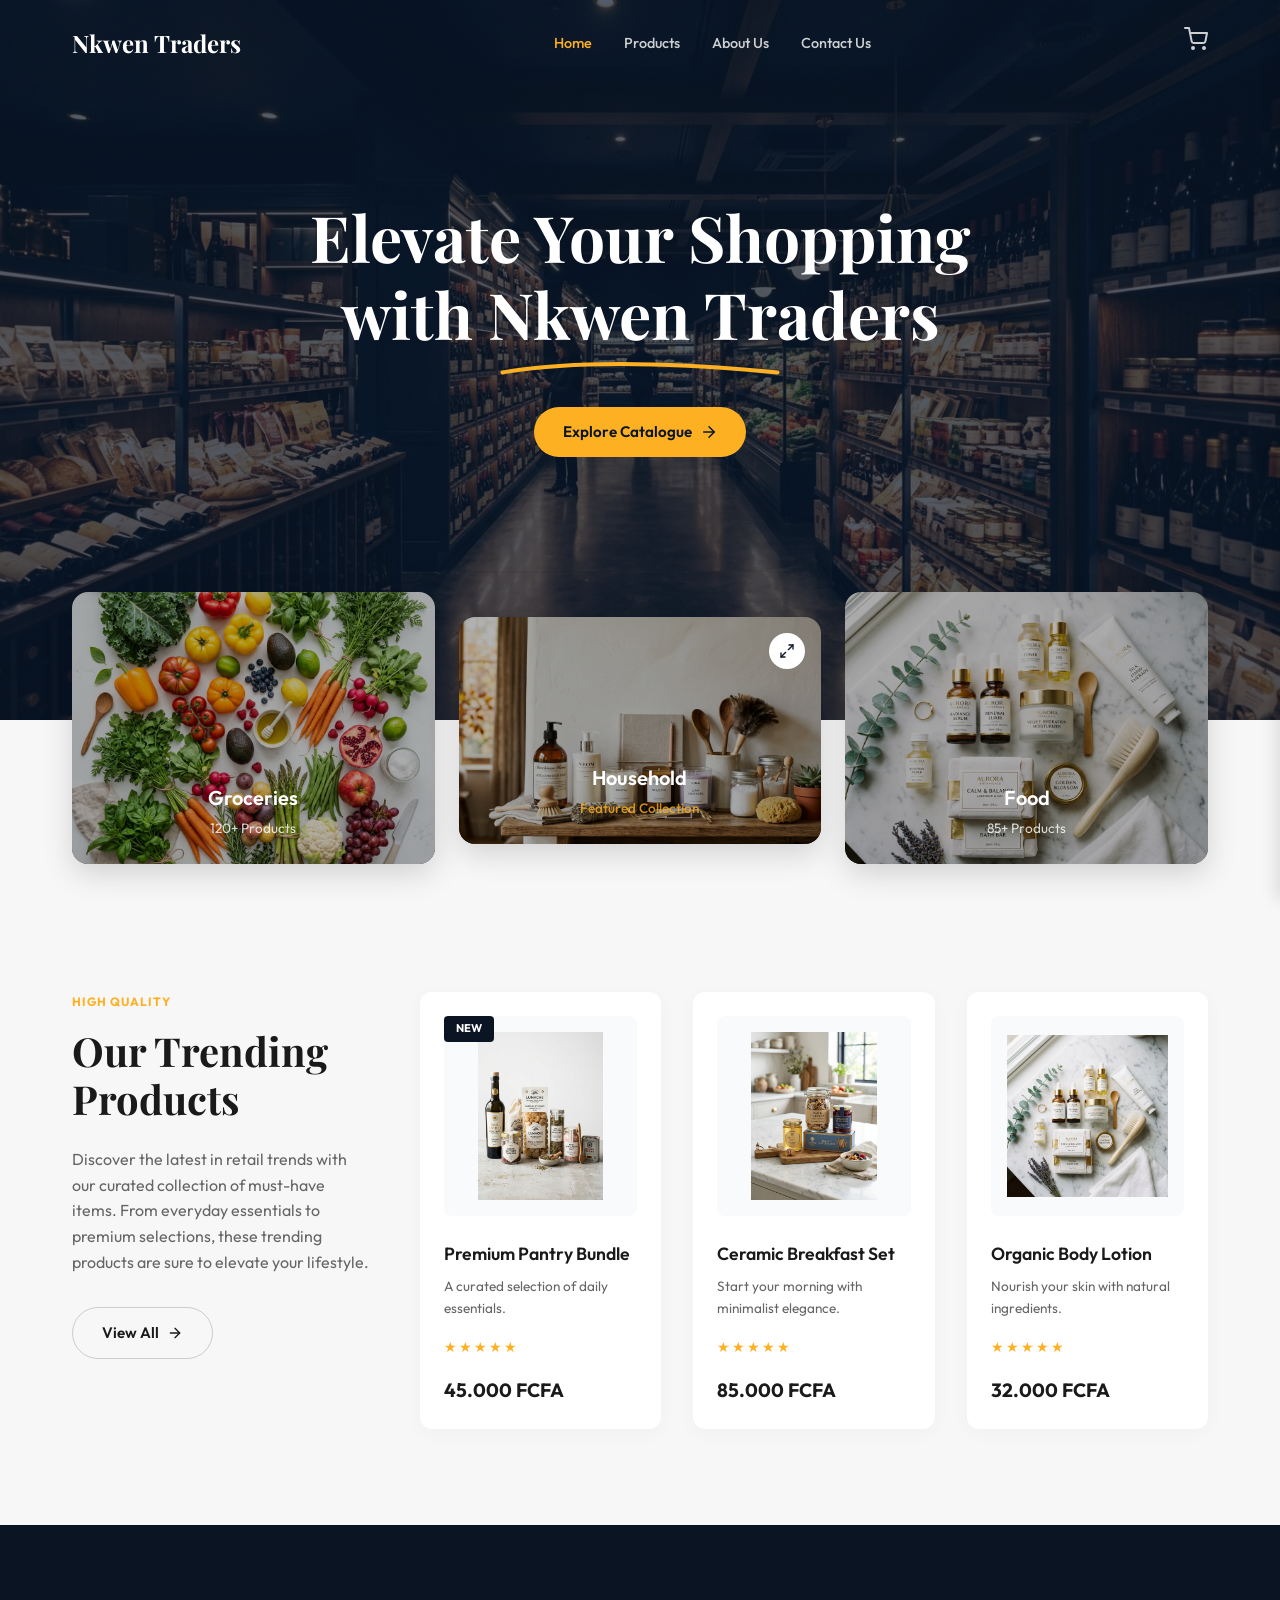
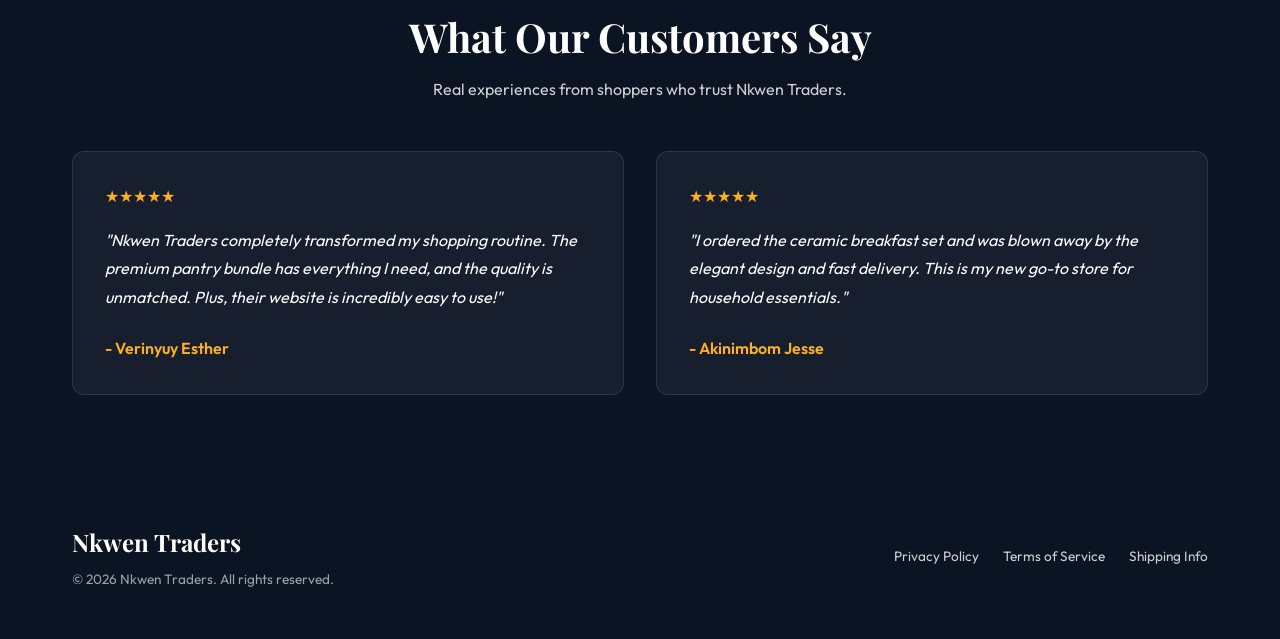
==== commit 723603f8: "Little modifications made are completed" ====
--- a/Frontend/index.html
+++ b/Frontend/index.html
@@ -195,7 +195,7 @@
     <footer class="site-footer">
         <div class="container footer-container">
             <div class="footer-left">
-                <a href="index.html" class="logo">NkweN Traders</a>
+                <a href="index.html" class="logo">Nkwen Traders</a>
                 <p>&copy; 2026 Nkwen Traders. All rights reserved.</p>
             </div>
             <div class="footer-right">
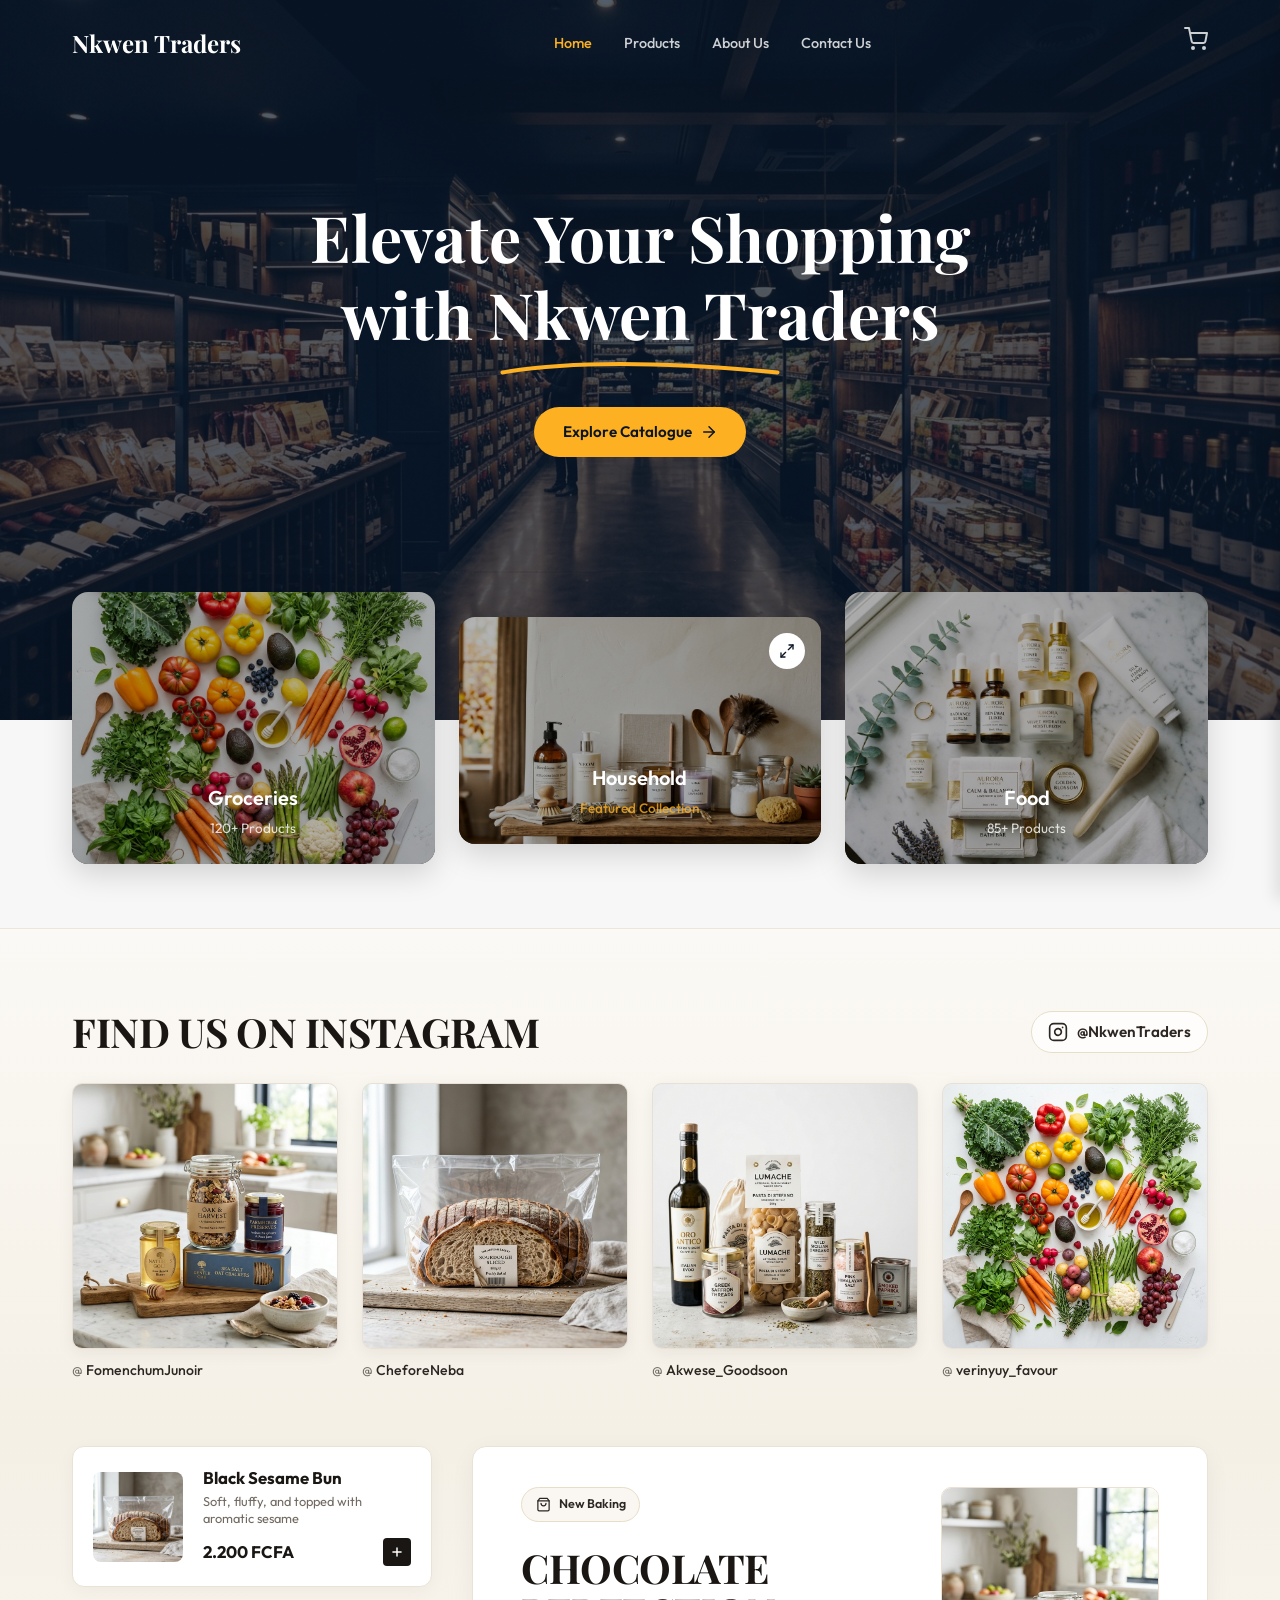
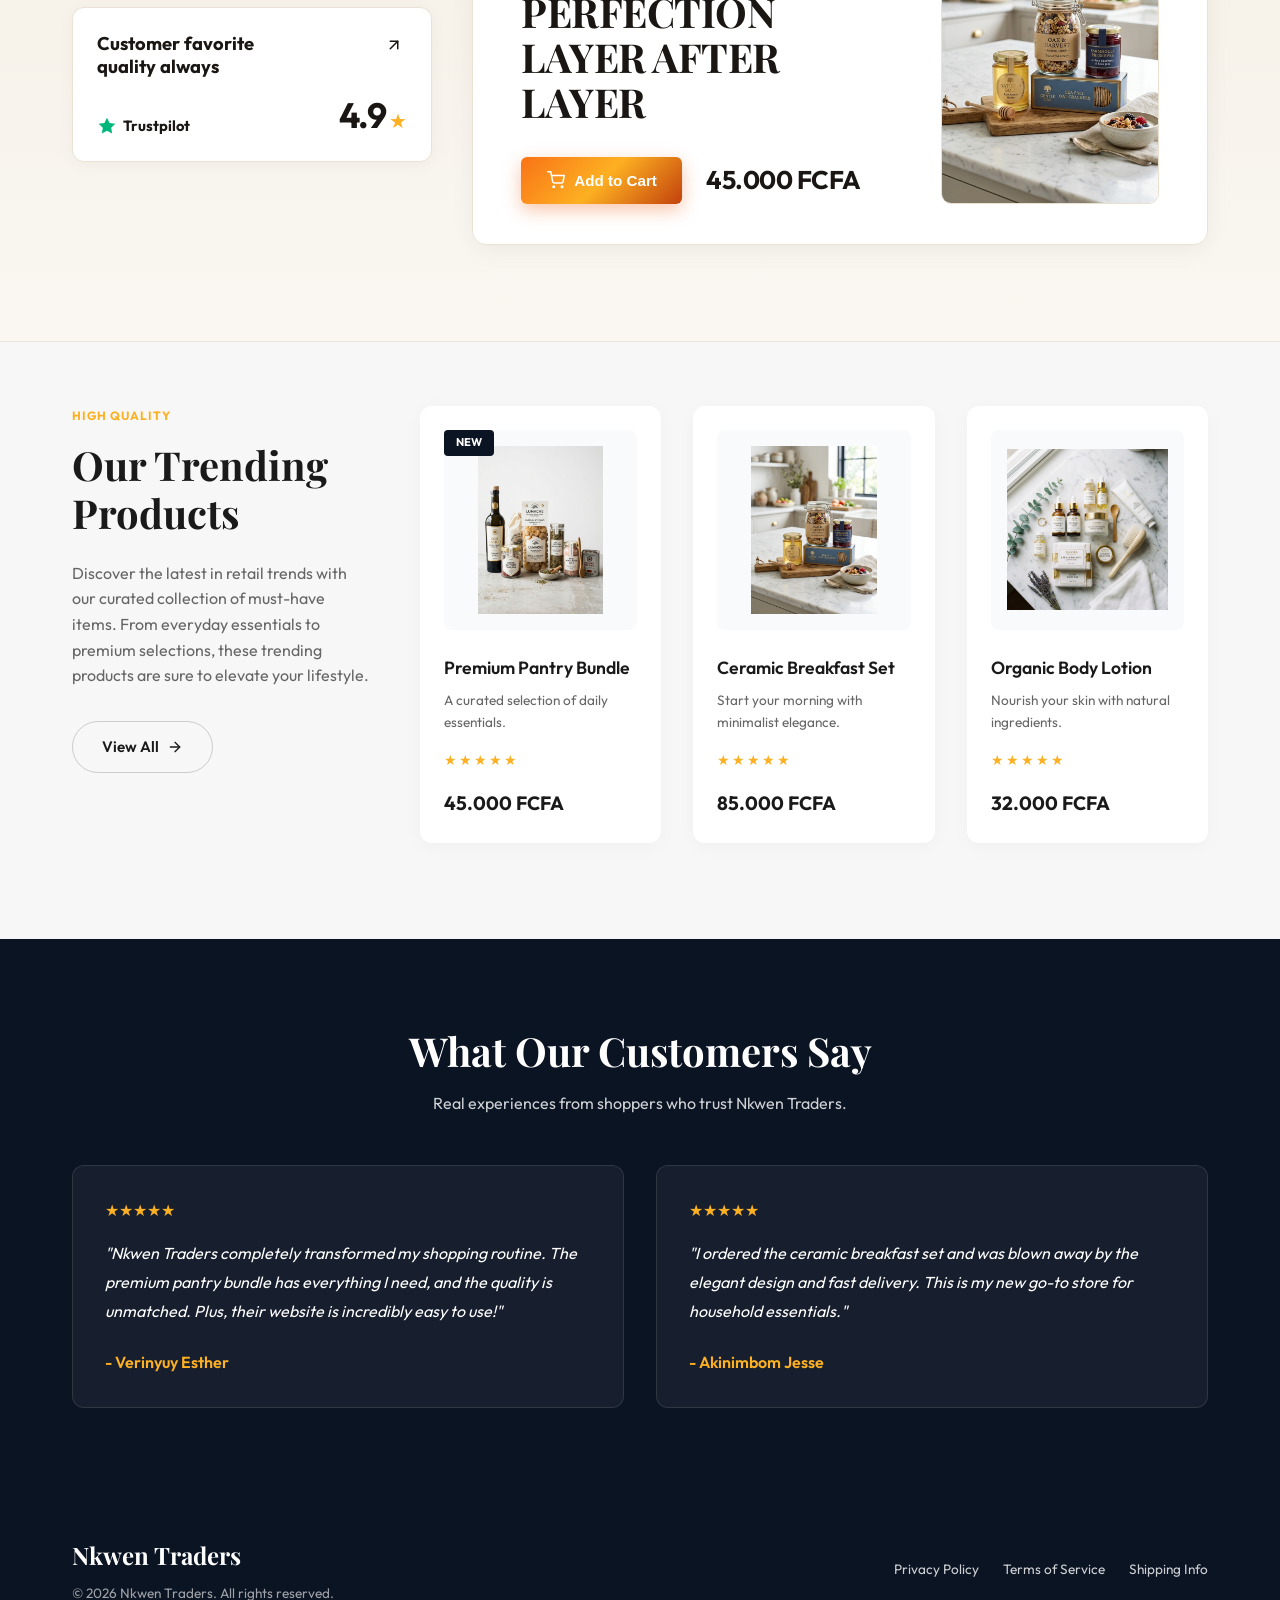
==== commit a8bf6827: "Updated changes on the index.html page and addition of new sections" ====
--- a/Frontend/index.html
+++ b/Frontend/index.html
@@ -98,8 +98,179 @@
         </div>
     </section>
 
+    <!-- Instagram Showcase & Featured Spotlight Section (Section 3) -->
+    <section class="instagram-showcase-section" id="instagramShowcase">
+        <div class="container instagram-showcase-wrapper">
+            <!-- Top Block: Instagram Feed & Gallery -->
+            <div class="insta-gallery-block">
+                <div class="insta-header">
+                    <h2 class="insta-title">FIND US ON INSTAGRAM</h2>
+                    <a href="https://instagram.com" target="_blank" rel="noopener noreferrer" class="insta-brand-link" aria-label="Follow Nkwen Traders on Instagram">
+                        <svg class="insta-icon" width="20" height="20" viewBox="0 0 24 24" fill="none" stroke="currentColor" stroke-width="2" stroke-linecap="round" stroke-linejoin="round">
+                            <rect x="2" y="2" width="20" height="20" rx="5" ry="5"></rect>
+                            <path d="M16 11.37A4 4 0 1 1 12.63 8 4 4 0 0 1 16 11.37z"></path>
+                            <line x1="17.5" y1="6.5" x2="17.51" y2="6.5"></line>
+                        </svg>
+                        <span class="insta-handle-text">@NkwenTraders</span>
+                    </a>
+                </div>
+
+                <div class="insta-gallery-grid">
+                    <!-- Gallery Item 1 -->
+                    <div class="insta-item">
+                        <div class="insta-img-box">
+                            <img src="assets/prod_breakfast.jpg" alt="Fresh Baked Cookies & Treats">
+                            <div class="insta-overlay-icon">
+                                <svg width="24" height="24" viewBox="0 0 24 24" fill="none" stroke="currentColor" stroke-width="2" stroke-linecap="round" stroke-linejoin="round">
+                                    <rect x="2" y="2" width="20" height="20" rx="5" ry="5"></rect>
+                                    <path d="M16 11.37A4 4 0 1 1 12.63 8 4 4 0 0 1 16 11.37z"></path>
+                                    <line x1="17.5" y1="6.5" x2="17.51" y2="6.5"></line>
+                                </svg>
+                            </div>
+                        </div>
+                        <div class="insta-handle-meta">
+                            <span class="insta-at">@</span>FomenchumJunoir
+                        </div>
+                    </div>
+
+                    <!-- Gallery Item 2 -->
+                    <div class="insta-item">
+                        <div class="insta-img-box">
+                            <img src="assets/prod_bread_loaf.jpg" alt="Artisan Bread Loaf">
+                            <div class="insta-overlay-icon">
+                                <svg width="24" height="24" viewBox="0 0 24 24" fill="none" stroke="currentColor" stroke-width="2" stroke-linecap="round" stroke-linejoin="round">
+                                    <rect x="2" y="2" width="20" height="20" rx="5" ry="5"></rect>
+                                    <path d="M16 11.37A4 4 0 1 1 12.63 8 4 4 0 0 1 16 11.37z"></path>
+                                    <line x1="17.5" y1="6.5" x2="17.51" y2="6.5"></line>
+                                </svg>
+                            </div>
+                        </div>
+                        <div class="insta-handle-meta">
+                            <span class="insta-at">@</span>CheforeNeba
+                        </div>
+                    </div>
+
+                    <!-- Gallery Item 3 -->
+                    <div class="insta-item">
+                        <div class="insta-img-box">
+                            <img src="assets/prod_pantry_bundle.jpg" alt="Pantry Essentials Selection">
+                            <div class="insta-overlay-icon">
+                                <svg width="24" height="24" viewBox="0 0 24 24" fill="none" stroke="currentColor" stroke-width="2" stroke-linecap="round" stroke-linejoin="round">
+                                    <rect x="2" y="2" width="20" height="20" rx="5" ry="5"></rect>
+                                    <path d="M16 11.37A4 4 0 1 1 12.63 8 4 4 0 0 1 16 11.37z"></path>
+                                    <line x1="17.5" y1="6.5" x2="17.51" y2="6.5"></line>
+                                </svg>
+                            </div>
+                        </div>
+                        <div class="insta-handle-meta">
+                            <span class="insta-at">@</span>Akwese_Goodsoon
+                        </div>
+                    </div>
+
+                    <!-- Gallery Item 4 -->
+                    <div class="insta-item">
+                        <div class="insta-img-box">
+                            <img src="assets/cat_groceries.jpg" alt="Fresh Bakery Basket">
+                            <div class="insta-overlay-icon">
+                                <svg width="24" height="24" viewBox="0 0 24 24" fill="none" stroke="currentColor" stroke-width="2" stroke-linecap="round" stroke-linejoin="round">
+                                    <rect x="2" y="2" width="20" height="20" rx="5" ry="5"></rect>
+                                    <path d="M16 11.37A4 4 0 1 1 12.63 8 4 4 0 0 1 16 11.37z"></path>
+                                    <line x1="17.5" y1="6.5" x2="17.51" y2="6.5"></line>
+                                </svg>
+                            </div>
+                        </div>
+                        <div class="insta-handle-meta">
+                            <span class="insta-at">@</span>verinyuy_favour
+                        </div>
+                    </div>
+                </div>
+            </div>
+
+            <!-- Bottom Block: Split Spotlight & Trust Section -->
+            <div class="spotlight-split-block">
+                <!-- Left Stacked Column -->
+                <div class="spotlight-left-col">
+                    <!-- Mini Product Showcase Card -->
+                    <div class="spotlight-mini-card">
+                        <div class="mini-prod-img-box">
+                            <img src="assets/prod_bread_loaf.jpg" alt="Black Sesame Bun">
+                        </div>
+                        <div class="mini-prod-info">
+                            <h3 class="mini-prod-name">Black Sesame Bun</h3>
+                            <p class="mini-prod-tagline">Soft, fluffy, and topped with aromatic sesame</p>
+                            <div class="mini-prod-footer">
+                                <span class="mini-prod-price">2.200 FCFA</span>
+                                <button class="mini-prod-add-btn" aria-label="Add Black Sesame Bun to Cart" data-name="Black Sesame Bun" data-price="2200">
+                                    <svg width="14" height="14" viewBox="0 0 24 24" fill="none" stroke="currentColor" stroke-width="2.5" stroke-linecap="round" stroke-linejoin="round">
+                                        <line x1="12" y1="5" x2="12" y2="19"></line>
+                                        <line x1="5" y1="12" x2="19" y2="12"></line>
+                                    </svg>
+                                </button>
+                            </div>
+                        </div>
+                    </div>
+
+                    <!-- Customer Favorite / Trust Card -->
+                    <div class="spotlight-trust-card">
+                        <div class="trust-card-header">
+                            <h3 class="trust-card-heading">Customer favorite quality always</h3>
+                            <a href="#trendingSection" class="trust-arrow-btn" aria-label="Explore top rated products">
+                                <svg width="18" height="18" viewBox="0 0 24 24" fill="none" stroke="currentColor" stroke-width="2" stroke-linecap="round" stroke-linejoin="round">
+                                    <line x1="7" y1="17" x2="17" y2="7"></line>
+                                    <polyline points="7 7 17 7 17 17"></polyline>
+                                </svg>
+                            </a>
+                        </div>
+                        <div class="trust-card-footer">
+                            <div class="trustpilot-rating-badge">
+                                <svg class="trustpilot-star" width="20" height="20" viewBox="0 0 24 24" fill="#00B67A">
+                                    <polygon points="12 2 15.09 8.26 22 9.27 17 14.14 18.18 21.02 12 17.77 5.82 21.02 7 14.14 2 9.27 8.91 8.26 12 2"></polygon>
+                                </svg>
+                                <span class="trustpilot-brand">Trustpilot</span>
+                            </div>
+                            <div class="trust-score-wrapper">
+                                <span class="trust-score-num">4.9</span>
+                                <span class="trust-star-gold">★</span>
+                            </div>
+                        </div>
+                    </div>
+                </div>
+
+                <!-- Right Hero Spotlight Column -->
+                <div class="spotlight-hero-card">
+                    <div class="spotlight-hero-body">
+                        <div class="spotlight-badge-pill">
+                            <svg width="15" height="15" viewBox="0 0 24 24" fill="none" stroke="currentColor" stroke-width="2" stroke-linecap="round" stroke-linejoin="round">
+                                <path d="M6 2L3 6v14a2 2 0 0 0 2 2h14a2 2 0 0 0 2-2V6l-3-4z"></path>
+                                <line x1="3" y1="6" x2="21" y2="6"></line>
+                                <path d="M16 10a4 4 0 0 1-8 0"></path>
+                            </svg>
+                            <span>New Baking</span>
+                        </div>
+                        <h2 class="spotlight-hero-headline">CHOCOLATE PERFECTION LAYER AFTER LAYER</h2>
+                        <div class="spotlight-hero-action-row">
+                            <button class="btn btn-spotlight-cart" aria-label="Add Chocolate Perfection to Cart" data-name="Chocolate Perfection Layer" data-price="45000">
+                                <svg width="18" height="18" viewBox="0 0 24 24" fill="none" stroke="currentColor" stroke-width="2" stroke-linecap="round" stroke-linejoin="round">
+                                    <circle cx="9" cy="21" r="1"></circle>
+                                    <circle cx="20" cy="21" r="1"></circle>
+                                    <path d="M1 1h4l2.68 13.39a2 2 0 0 0 2 1.61h9.72a2 2 0 0 0 2-1.61L23 6H6"></path>
+                                </svg>
+                                <span>Add to Cart</span>
+                            </button>
+                            <span class="spotlight-hero-price">45.000 FCFA</span>
+                        </div>
+                    </div>
+                    <div class="spotlight-hero-visual">
+                        <div class="spotlight-hero-visual-bg"></div>
+                        <img src="assets/prod_breakfast.jpg" alt="Chocolate Perfection Layer Cake" class="spotlight-hero-img">
+                    </div>
+                </div>
+            </div>
+        </div>
+    </section>
+
     <!-- Trending Products Section -->
-    <section class="trending-section">
+    <section class="trending-section" id="trendingSection">
         <div class="container trending-layout">
             <!-- Section Header -->
             <div class="trending-header">
--- a/Frontend/css/index.css
+++ b/Frontend/css/index.css
@@ -553,6 +553,500 @@
 }
 
 /* ==========================================================================
+   Instagram Showcase & Featured Spotlight (Section 3)
+   ========================================================================== */
+.instagram-showcase-section {
+    background: linear-gradient(180deg, #FBF9F5 0%, #F5F0E6 50%, #FAF7F2 100%);
+    padding: 5rem 0 6rem 0;
+    position: relative;
+    border-top: 1px solid #ECE6DA;
+    border-bottom: 1px solid #ECE6DA;
+}
+
+.instagram-showcase-wrapper {
+    display: flex;
+    flex-direction: column;
+    gap: 4rem;
+}
+
+/* --- Part 1: Instagram Gallery --- */
+.insta-gallery-block {
+    display: flex;
+    flex-direction: column;
+    gap: 1.75rem;
+}
+
+.insta-header {
+    display: flex;
+    justify-content: space-between;
+    align-items: center;
+    flex-wrap: wrap;
+    gap: 1rem;
+}
+
+.insta-title {
+    font-family: var(--font-heading);
+    font-size: clamp(1.75rem, 3.5vw, 2.5rem);
+    font-weight: 700;
+    color: #1A1613;
+    letter-spacing: -0.5px;
+    line-height: 1.15;
+    text-transform: uppercase;
+}
+
+.insta-brand-link {
+    display: inline-flex;
+    align-items: center;
+    gap: 0.55rem;
+    color: #2D2723;
+    font-size: 0.95rem;
+    font-weight: 600;
+    padding: 0.5rem 1rem;
+    background: rgba(255, 255, 255, 0.7);
+    border: 1px solid #E5DEC9;
+    border-radius: 50px;
+    backdrop-filter: blur(8px);
+    transition: all var(--transition-speed) ease;
+}
+
+.insta-brand-link:hover {
+    color: #FDB022;
+    background: #FFFFFF;
+    border-color: #FDB022;
+    transform: translateY(-2px);
+    box-shadow: 0 4px 12px rgba(253, 176, 34, 0.18);
+}
+
+.insta-icon {
+    transition: transform var(--transition-speed);
+}
+
+.insta-brand-link:hover .insta-icon {
+    transform: scale(1.1);
+}
+
+.insta-gallery-grid {
+    display: grid;
+    grid-template-columns: repeat(2, 1fr);
+    gap: 1.25rem;
+}
+
+.insta-item {
+    display: flex;
+    flex-direction: column;
+    gap: 0.65rem;
+}
+
+.insta-img-box {
+    position: relative;
+    border-radius: 10px;
+    overflow: hidden;
+    aspect-ratio: 1 / 1;
+    background: #EFECE6;
+    box-shadow: 0 4px 16px rgba(26, 22, 19, 0.06);
+    border: 1px solid rgba(230, 222, 210, 0.8);
+}
+
+.insta-img-box img {
+    width: 100%;
+    height: 100%;
+    object-fit: cover;
+    transition: transform 0.6s cubic-bezier(0.16, 1, 0.3, 1), filter 0.4s ease;
+}
+
+.insta-overlay-icon {
+    position: absolute;
+    top: 0;
+    left: 0;
+    width: 100%;
+    height: 100%;
+    background: linear-gradient(135deg, rgba(11, 20, 35, 0.4) 0%, rgba(234, 88, 12, 0.4) 100%);
+    display: flex;
+    align-items: center;
+    justify-content: center;
+    color: #FFFFFF;
+    opacity: 0;
+    transition: opacity var(--transition-speed) ease;
+}
+
+.insta-overlay-icon svg {
+    transform: scale(0.8);
+    transition: transform var(--transition-speed) ease;
+}
+
+.insta-item:hover .insta-img-box img {
+    transform: scale(1.06);
+}
+
+.insta-item:hover .insta-overlay-icon {
+    opacity: 1;
+}
+
+.insta-item:hover .insta-overlay-icon svg {
+    transform: scale(1.15);
+}
+
+.insta-handle-meta {
+    font-size: 0.88rem;
+    font-weight: 500;
+    color: #2D2723;
+    display: inline-flex;
+    align-items: center;
+    gap: 0.2rem;
+    transition: color var(--transition-speed);
+}
+
+.insta-handle-meta .insta-at {
+    font-weight: 400;
+    opacity: 0.65;
+}
+
+.insta-item:hover .insta-handle-meta {
+    color: #FDB022;
+}
+
+/* --- Part 2: Split Spotlight & Trust Section --- */
+.spotlight-split-block {
+    display: grid;
+    grid-template-columns: 1fr;
+    gap: 1.75rem;
+    align-items: stretch;
+}
+
+/* Left Stacked Column */
+.spotlight-left-col {
+    display: flex;
+    flex-direction: column;
+    gap: 1.25rem;
+}
+
+/* Mini Product Card */
+.spotlight-mini-card {
+    background: #FFFFFF;
+    border: 1px solid #EAE3D5;
+    border-radius: 12px;
+    padding: 1.25rem;
+    display: flex;
+    align-items: center;
+    gap: 1.25rem;
+    box-shadow: 0 4px 18px rgba(26, 22, 19, 0.04);
+    transition: transform var(--transition-speed), box-shadow var(--transition-speed), border-color var(--transition-speed);
+}
+
+.spotlight-mini-card:hover {
+    transform: translateY(-3px);
+    box-shadow: 0 8px 24px rgba(26, 22, 19, 0.08);
+    border-color: #E0D3BE;
+}
+
+.mini-prod-img-box {
+    width: 90px;
+    height: 90px;
+    flex-shrink: 0;
+    border-radius: 8px;
+    overflow: hidden;
+    background: #E8DEC8;
+}
+
+.mini-prod-img-box img {
+    width: 100%;
+    height: 100%;
+    object-fit: cover;
+    transition: transform 0.5s ease;
+}
+
+.spotlight-mini-card:hover .mini-prod-img-box img {
+    transform: scale(1.08);
+}
+
+.mini-prod-info {
+    flex: 1;
+    display: flex;
+    flex-direction: column;
+    gap: 0.3rem;
+}
+
+.mini-prod-name {
+    font-family: var(--font-body);
+    font-size: 1.05rem;
+    font-weight: 700;
+    color: #1A1613;
+    line-height: 1.25;
+}
+
+.mini-prod-tagline {
+    font-size: 0.8rem;
+    color: #726A62;
+    line-height: 1.35;
+}
+
+.mini-prod-footer {
+    display: flex;
+    justify-content: space-between;
+    align-items: center;
+    margin-top: 0.4rem;
+}
+
+.mini-prod-price {
+    font-size: 1.05rem;
+    font-weight: 700;
+    color: #1A1613;
+}
+
+.mini-prod-add-btn {
+    width: 28px;
+    height: 28px;
+    border-radius: 4px;
+    background-color: #1A1613;
+    color: #FFFFFF;
+    border: none;
+    display: flex;
+    align-items: center;
+    justify-content: center;
+    cursor: pointer;
+    transition: background-color var(--transition-speed), transform var(--transition-speed);
+}
+
+.mini-prod-add-btn:hover {
+    background-color: #FDB022;
+    transform: scale(1.1);
+}
+
+.mini-prod-add-btn:active {
+    transform: scale(0.95);
+}
+
+/* Trust Card */
+.spotlight-trust-card {
+    background: #FFFFFF;
+    border: 1px solid #EAE3D5;
+    border-radius: 12px;
+    padding: 1.5rem;
+    display: flex;
+    flex-direction: column;
+    justify-content: space-between;
+    min-height: 140px;
+    gap: 1.25rem;
+    box-shadow: 0 4px 18px rgba(26, 22, 19, 0.04);
+    transition: transform var(--transition-speed), box-shadow var(--transition-speed);
+}
+
+.spotlight-trust-card:hover {
+    transform: translateY(-3px);
+    box-shadow: 0 8px 24px rgba(26, 22, 19, 0.08);
+}
+
+.trust-card-header {
+    display: flex;
+    justify-content: space-between;
+    align-items: flex-start;
+    gap: 1rem;
+}
+
+.trust-card-heading {
+    font-family: var(--font-body);
+    font-size: 1.15rem;
+    font-weight: 700;
+    color: #1A1613;
+    line-height: 1.25;
+    max-width: 200px;
+}
+
+.trust-arrow-btn {
+    color: #1A1613;
+    display: flex;
+    align-items: center;
+    justify-content: center;
+    padding: 0.25rem;
+    transition: transform var(--transition-speed), color var(--transition-speed);
+}
+
+.spotlight-trust-card:hover .trust-arrow-btn {
+    transform: translate(3px, -3px);
+    color: #FDB022;
+}
+
+.trust-card-footer {
+    display: flex;
+    justify-content: space-between;
+    align-items: flex-end;
+}
+
+.trustpilot-rating-badge {
+    display: inline-flex;
+    align-items: center;
+    gap: 0.4rem;
+    font-weight: 700;
+    font-size: 0.92rem;
+    color: #1A1613;
+}
+
+.trust-score-wrapper {
+    display: inline-flex;
+    align-items: baseline;
+    gap: 0.2rem;
+}
+
+.trust-score-num {
+    font-size: 2.2rem;
+    font-weight: 700;
+    line-height: 1;
+    color: #1A1613;
+    letter-spacing: -1px;
+}
+
+.trust-star-gold {
+    color: #FDB022;
+    font-size: 1.25rem;
+}
+
+/* Right Hero Spotlight Card */
+.spotlight-hero-card {
+    background: #FFFFFF;
+    border: 1px solid #EAE3D5;
+    border-radius: 14px;
+    padding: 2.25rem;
+    box-shadow: 0 6px 24px rgba(26, 22, 19, 0.05);
+    display: flex;
+    flex-direction: column;
+    justify-content: space-between;
+    gap: 2rem;
+    position: relative;
+    overflow: hidden;
+    transition: transform var(--transition-speed), box-shadow var(--transition-speed);
+}
+
+.spotlight-hero-card:hover {
+    transform: translateY(-3px);
+    box-shadow: 0 12px 32px rgba(26, 22, 19, 0.09);
+}
+
+.spotlight-hero-body {
+    display: flex;
+    flex-direction: column;
+    gap: 1.5rem;
+    z-index: 2;
+    max-width: 380px;
+}
+
+.spotlight-badge-pill {
+    display: inline-flex;
+    align-items: center;
+    gap: 0.5rem;
+    padding: 0.4rem 0.85rem;
+    background: #FAF7F2;
+    border: 1px solid #E8DEC8;
+    border-radius: 30px;
+    font-size: 0.78rem;
+    font-weight: 600;
+    color: #2D2723;
+    width: fit-content;
+}
+
+.spotlight-hero-headline {
+    font-family: var(--font-heading);
+    font-size: clamp(1.75rem, 3.2vw, 2.5rem);
+    font-weight: 700;
+    color: #1A1613;
+    line-height: 1.12;
+    letter-spacing: -0.5px;
+    text-transform: uppercase;
+}
+
+.spotlight-hero-action-row {
+    display: flex;
+    align-items: center;
+    gap: 1.5rem;
+    flex-wrap: wrap;
+    margin-top: 0.5rem;
+}
+
+.btn-spotlight-cart {
+    background: linear-gradient(135deg, #F97316 0%, #FDB022 50%, #C2410C 100%);
+    color: #FFFFFF;
+    border: none;
+    padding: 0.9rem 1.6rem;
+    border-radius: 6px;
+    font-size: 0.95rem;
+    font-weight: 600;
+    display: inline-flex;
+    align-items: center;
+    gap: 0.6rem;
+    cursor: pointer;
+    box-shadow: 0 6px 18px rgba(234, 88, 12, 0.35);
+    transition: transform var(--transition-speed), box-shadow var(--transition-speed), filter var(--transition-speed);
+}
+
+.btn-spotlight-cart:hover {
+    transform: translateY(-2px);
+    box-shadow: 0 8px 24px rgba(234, 88, 12, 0.45);
+    filter: brightness(1.05);
+}
+
+.btn-spotlight-cart:active {
+    transform: scale(0.98);
+}
+
+.spotlight-hero-price {
+    font-size: 1.6rem;
+    font-weight: 700;
+    color: #1A1613;
+    letter-spacing: -0.5px;
+}
+
+.spotlight-hero-visual {
+    position: relative;
+    border-radius: 10px;
+    overflow: hidden;
+    background: linear-gradient(135deg, #FBF3E8 0%, #F5E5D3 100%);
+    display: flex;
+    align-items: center;
+    justify-content: center;
+    min-height: 240px;
+    border: 1px solid #ECE0D0;
+}
+
+.spotlight-hero-img {
+    width: 100%;
+    height: 100%;
+    object-fit: cover;
+    transition: transform 0.6s cubic-bezier(0.16, 1, 0.3, 1);
+}
+
+.spotlight-hero-card:hover .spotlight-hero-img {
+    transform: scale(1.05);
+}
+
+/* --- Added Cart Toast Notification --- */
+.cart-toast {
+    position: fixed;
+    bottom: 2rem;
+    right: 2rem;
+    background: #0B1423;
+    color: #FFFFFF;
+    padding: 1rem 1.5rem;
+    border-radius: 8px;
+    border-left: 4px solid var(--clr-accent);
+    box-shadow: 0 10px 30px rgba(0,0,0,0.25);
+    font-size: 0.9rem;
+    font-weight: 500;
+    z-index: 1000;
+    display: flex;
+    align-items: center;
+    gap: 0.75rem;
+    transform: translateY(100px);
+    opacity: 0;
+    visibility: hidden;
+    transition: all 0.35s cubic-bezier(0.16, 1, 0.3, 1);
+}
+
+.cart-toast.show {
+    transform: translateY(0);
+    opacity: 1;
+    visibility: visible;
+}
+
+/* ==========================================================================
    Responsive Design
    ========================================================================== */
 @media (min-width: 768px) {
@@ -561,8 +1055,25 @@
     }
     
     .card-large {
-        aspect-ratio: 16/10; /* Make the middle one wider/taller relatively */
+        aspect-ratio: 16/10;
         transform: translateY(-20px);
+    }
+
+    .insta-gallery-grid {
+        grid-template-columns: repeat(4, 1fr);
+        gap: 1.5rem;
+    }
+
+    .spotlight-hero-card {
+        flex-direction: row;
+        align-items: center;
+        gap: 2.5rem;
+    }
+
+    .spotlight-hero-visual {
+        width: 48%;
+        min-height: 280px;
+        align-self: stretch;
     }
 
     .products-grid {
@@ -589,6 +1100,15 @@
         display: none;
     }
 
+    .spotlight-split-block {
+        grid-template-columns: 340px 1fr;
+        gap: 2rem;
+    }
+
+    .spotlight-hero-card {
+        padding: 2.5rem 3rem;
+    }
+
     .trending-layout {
         grid-template-columns: 300px 1fr;
     }
@@ -597,3 +1117,11 @@
         grid-template-columns: repeat(3, 1fr);
     }
 }
+
+@media (min-width: 1200px) {
+    .spotlight-split-block {
+        grid-template-columns: 360px 1fr;
+        gap: 2.5rem;
+    }
+}
+
